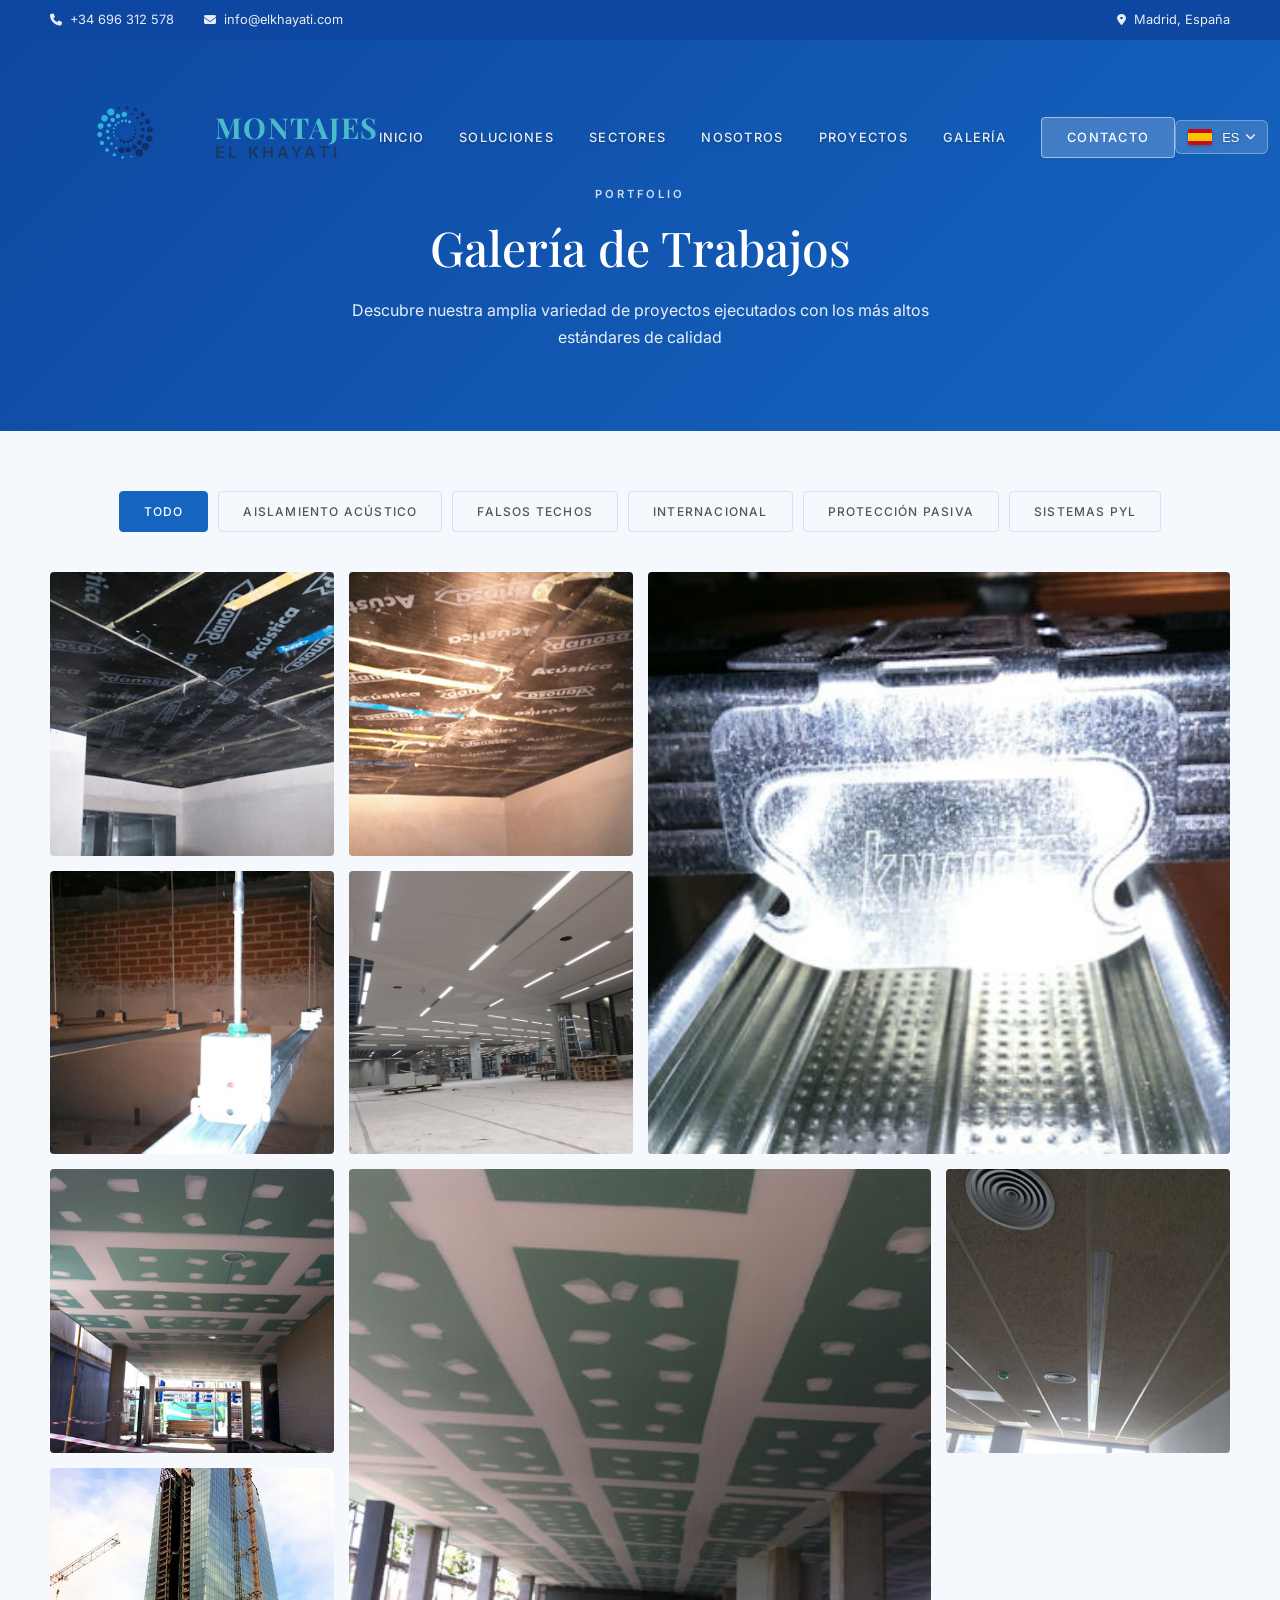
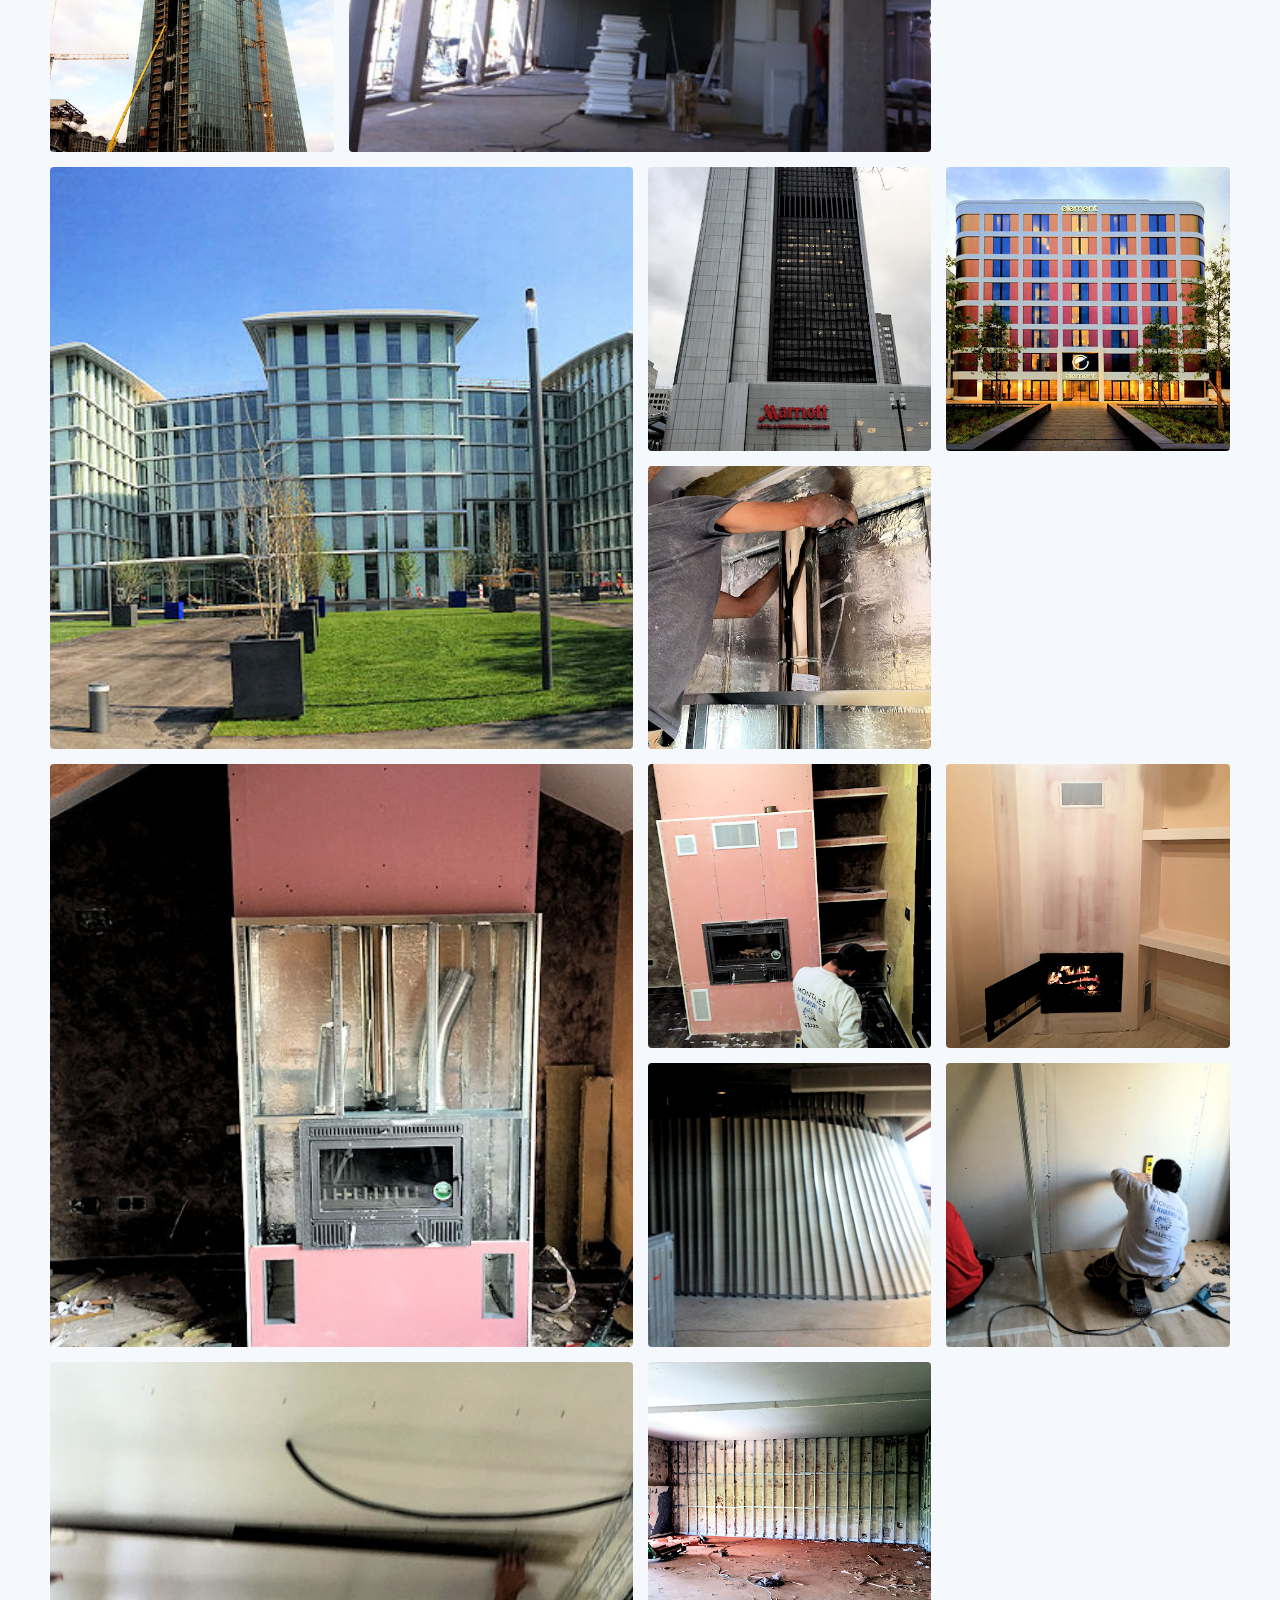
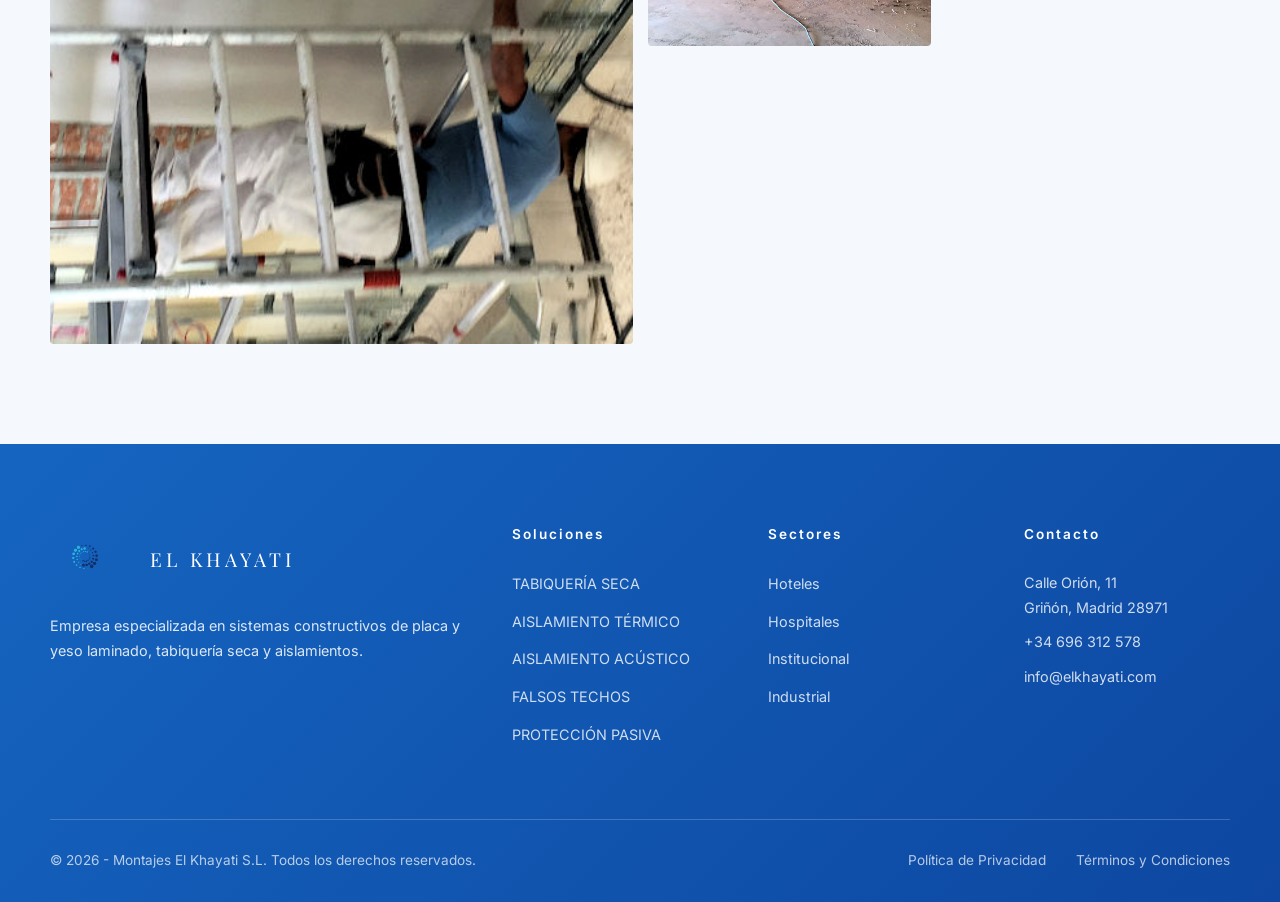
==== galeria.html @ 29631919 "Redesign complete: MTDS style, Multi-language support, Branding updates" ====
<!DOCTYPE html>
<html lang="es">

<head>
    <meta charset="UTF-8">
    <meta name="viewport" content="width=device-width, initial-scale=1.0">
    <title>Galería | Montajes El Khayati</title>
    <meta name="description"
        content="Galería de trabajos de Montajes El Khayati - Sistemas constructivos, aislamientos y protección contra el fuego.">
    <link
        href="https://fonts.googleapis.com/css2?family=Playfair+Display:wght@400;500;600;700&family=Inter:wght@300;400;500;600;700&display=swap"
        rel="stylesheet">
    <link rel="stylesheet" href="https://cdnjs.cloudflare.com/ajax/libs/font-awesome/6.4.0/css/all.min.css">
    <link rel="stylesheet" href="css/style.css">
    <style>
        /* Gallery Page Specific Styles */
        .gallery-page-hero {
            background: linear-gradient(135deg, var(--blue-dark) 0%, var(--accent) 100%);
            padding: 180px 0 80px;
            text-align: center;
        }

        .gallery-page-hero .section-label {
            color: rgba(255, 255, 255, 0.8);
        }

        .gallery-page-hero .section-title {
            color: #ffffff;
        }

        .gallery-page-hero .section-desc {
            color: rgba(255, 255, 255, 0.9);
            max-width: 600px;
            margin: 0 auto;
        }

        .gallery-page .gallery {
            padding-top: 60px;
        }

        .gallery-page .gallery-header {
            display: none;
        }
    </style>
</head>

<body class="gallery-page">
    <!-- Top Bar -->
    <div class="top-bar">
        <div class="container">
            <div class="top-bar-content">
                <div class="top-bar-left">
                    <a href="tel:+34696312578"><i class="fas fa-phone"></i> +34 696 312 578</a>
                    <a href="mailto:info@elkhayati.com"><i class="fas fa-envelope"></i> info@elkhayati.com</a>
                </div>
                <div class="top-bar-right">
                    <span><i class="fas fa-map-marker-alt"></i> Madrid, España</span>
                </div>
            </div>
        </div>
    </div>

    <!-- Header -->
    <header class="header scrolled" id="header">
        <div class="header-container">
            <a href="index.html" class="logo">
                <img src="images/logo.png" alt="Montajes El Khayati" class="logo-icon">
                <div class="logo-text">
                    <span class="logo-title">MONTAJES</span>
                    <span class="logo-subtitle">EL KHAYATI</span>
                </div>
            </a>
            <nav class="nav">
                <ul class="nav-list">
                    <li><a href="index.html" class="nav-link">INICIO</a></li>
                    <li><a href="index.html#soluciones" class="nav-link">SOLUCIONES</a></li>
                    <li><a href="index.html#sectores" class="nav-link">SECTORES</a></li>
                    <li><a href="index.html#nosotros" class="nav-link">NOSOTROS</a></li>
                    <li><a href="index.html#proyectos" class="nav-link">PROYECTOS</a></li>
                    <li><a href="galeria.html" class="nav-link active">GALERÍA</a></li>
                    <li><a href="index.html#contacto" class="nav-link nav-link-btn">CONTACTO</a></li>
                </ul>
            </nav>
            <div class="header-actions">
                <div class="lang-selector" id="lang-selector">
                    <button class="lang-toggle" id="lang-toggle">
                        <img src="images/flags/es.svg" alt="ES" class="lang-flag-icon">
                        <span class="lang-code">ES</span>
                        <i class="fas fa-chevron-down"></i>
                    </button>
                    <div class="lang-dropdown">
                        <a href="#" class="lang-option active" data-lang="es">
                            <img src="images/flags/es.svg" alt="ES" class="lang-flag-icon">
                            <span>Español</span>
                        </a>
                        <a href="#" class="lang-option" data-lang="en">
                            <img src="images/flags/en.svg" alt="EN" class="lang-flag-icon">
                            <span>English</span>
                        </a>
                        <a href="#" class="lang-option" data-lang="de">
                            <img src="images/flags/de.svg" alt="DE" class="lang-flag-icon">
                            <span>Deutsch</span>
                        </a>
                    </div>
                </div>
                <button class="dark-mode-toggle" id="dark-mode-toggle" title="Toggle Dark Mode">
                    <i class="fas fa-moon"></i>
                    <i class="fas fa-sun"></i>
                </button>
                <button class="menu-toggle" id="menu-toggle">
                    <span></span>
                    <span></span>
                    <span></span>
                </button>
            </div>
        </div>
    </header>

    <!-- Gallery Hero -->
    <section class="gallery-page-hero">
        <div class="container">
            <span class="section-label" data-translate="gallery.hero.label">PORTFOLIO</span>
            <h1 class="section-title" data-translate="gallery.hero.title">Galería de Trabajos</h1>
            <p class="section-desc" data-translate="gallery.hero.desc">Descubre nuestra amplia variedad de proyectos
                ejecutados con los más altos
                estándares de calidad</p>
        </div>
    </section>

    <!-- Gallery Section -->
    <section class="gallery" id="galeria">
        <div class="container">
            <div class="gallery-header">
                <span class="section-label" data-translate="gallery.hero.label">GALERÍA</span>
                <h2 class="section-title" data-translate="gallery.hero.title">Nuestros Trabajos</h2>
            </div>

            <!-- Filter Buttons -->
            <div class="gallery-filters">
                <button class="filter-btn active" data-filter="all" data-translate="gallery.filter.all">TODO</button>
                <button class="filter-btn" data-filter="aislamiento"
                    data-translate="gallery.filter.aislamiento">AISLAMIENTO ACÚSTICO</button>
                <button class="filter-btn" data-filter="techos" data-translate="gallery.filter.techos">FALSOS
                    TECHOS</button>
                <button class="filter-btn" data-filter="internacional"
                    data-translate="gallery.filter.internacional">INTERNACIONAL</button>
                <button class="filter-btn" data-filter="fuego" data-translate="gallery.filter.fuego">PROTECCIÓN
                    PASIVA</button>
                <button class="filter-btn" data-filter="pyl" data-translate="gallery.filter.pyl">SISTEMAS PYL</button>
            </div>

            <!-- Gallery Grid -->
            <div class="gallery-grid">
                <!-- Aislamiento Acústico -->
                <div class="gallery-item" data-category="aislamiento">
                    <img loading="lazy" src="images/portfolio/Aislamiento-Acustico/aislamiento-01.jpg"
                        alt="Aislamiento 01">
                    <div class="gallery-overlay">
                        <span class="gallery-category" data-translate="gallery.filter.aislamiento">AISLAMIENTO
                            ACÚSTICO</span>
                        <h3 class="gallery-title">Aislamiento 01</h3>
                    </div>
                </div>
                <div class="gallery-item" data-category="aislamiento">
                    <img loading="lazy" src="images/portfolio/Aislamiento-Acustico/aislamiento-02.jpg"
                        alt="Aislamiento 02">
                    <div class="gallery-overlay">
                        <span class="gallery-category" data-translate="gallery.filter.aislamiento">AISLAMIENTO
                            ACÚSTICO</span>
                        <h3 class="gallery-title">Aislamiento 02</h3>
                    </div>
                </div>
                <div class="gallery-item large" data-category="aislamiento">
                    <img loading="lazy" src="images/portfolio/Aislamiento-Acustico/aislamiento-04.jpg"
                        alt="Aislamiento 04">
                    <div class="gallery-overlay">
                        <span class="gallery-category" data-translate="gallery.filter.aislamiento">AISLAMIENTO
                            ACÚSTICO</span>
                        <h3 class="gallery-title">Aislamiento 04</h3>
                    </div>
                </div>
                <div class="gallery-item" data-category="aislamiento">
                    <img loading="lazy" src="images/portfolio/Aislamiento-Acustico/aislamiento-05.jpg"
                        alt="Aislamiento 05">
                    <div class="gallery-overlay">
                        <span class="gallery-category" data-translate="gallery.filter.aislamiento">AISLAMIENTO
                            ACÚSTICO</span>
                        <h3 class="gallery-title">Aislamiento 05</h3>
                    </div>
                </div>

                <!-- Falsos Techos -->
                <div class="gallery-item" data-category="techos">
                    <img loading="lazy" src="images/portfolio/Falsos-Techos-Continuos/Falso-Techo-01.jpg"
                        alt="Falso Techo 01">
                    <div class="gallery-overlay">
                        <span class="gallery-category" data-translate="gallery.filter.techos">FALSOS TECHOS</span>
                        <h3 class="gallery-title">Falso Techo 01</h3>
                    </div>
                </div>
                <div class="gallery-item" data-category="techos">
                    <img loading="lazy" src="images/portfolio/Falsos-Techos-Continuos/Falso-Techo-02.jpg"
                        alt="Falso Techo 02">
                    <div class="gallery-overlay">
                        <span class="gallery-category" data-translate="gallery.filter.techos">FALSOS TECHOS</span>
                        <h3 class="gallery-title">Falso Techo 02</h3>
                    </div>
                </div>
                <div class="gallery-item large" data-category="techos">
                    <img loading="lazy" src="images/portfolio/Falsos-Techos-Continuos/Falso-Techo-03.jpg"
                        alt="Falso Techo 03">
                    <div class="gallery-overlay">
                        <span class="gallery-category" data-translate="gallery.filter.techos">FALSOS TECHOS</span>
                        <h3 class="gallery-title">Falso Techo 03</h3>
                    </div>
                </div>
                <div class="gallery-item" data-category="techos">
                    <img loading="lazy" src="images/portfolio/Falsos-Techos-Continuos/Falso-Techo-05.jpg"
                        alt="Falso Techo 05">
                    <div class="gallery-overlay">
                        <span class="gallery-category" data-translate="gallery.filter.techos">FALSOS TECHOS</span>
                        <h3 class="gallery-title">Falso Techo 05</h3>
                    </div>
                </div>

                <!-- Internacional -->
                <div class="gallery-item" data-category="internacional">
                    <img loading="lazy" src="images/portfolio/Internacional/Banco-Central-Europeo-1.jpg"
                        alt="Banco Central Europeo">
                    <div class="gallery-overlay">
                        <span class="gallery-category"
                            data-translate="gallery.filter.internacional">INTERNACIONAL</span>
                        <h3 class="gallery-title">Banco Central Europeo</h3>
                    </div>
                </div>
                <div class="gallery-item large" data-category="internacional">
                    <img loading="lazy" src="images/portfolio/Internacional/BASF-1.jpg" alt="BASF 1">
                    <div class="gallery-overlay">
                        <span class="gallery-category"
                            data-translate="gallery.filter.internacional">INTERNACIONAL</span>
                        <h3 class="gallery-title">BASF</h3>
                    </div>
                </div>
                <div class="gallery-item" data-category="internacional">
                    <img loading="lazy" src="images/portfolio/Internacional/Hotel-Marriott-01.jpg" alt="Hotel Marriott">
                    <div class="gallery-overlay">
                        <span class="gallery-category"
                            data-translate="gallery.filter.internacional">INTERNACIONAL</span>
                        <h3 class="gallery-title">Hotel Marriott</h3>
                    </div>
                </div>
                <div class="gallery-item" data-category="internacional">
                    <img loading="lazy" src="images/portfolio/Internacional/Hotel-Element-1.jpg" alt="Hotel Element">
                    <div class="gallery-overlay">
                        <span class="gallery-category"
                            data-translate="gallery.filter.internacional">INTERNACIONAL</span>
                        <h3 class="gallery-title">Hotel Element</h3>
                    </div>
                </div>

                <!-- Protección Pasiva -->
                <div class="gallery-item" data-category="fuego">
                    <img loading="lazy" src="images/portfolio/Proteccion-Pasiva/Proteccion-Pasiva-Contra-El-Fuego-1.jpg"
                        alt="Protección Pasiva 1">
                    <div class="gallery-overlay">
                        <span class="gallery-category" data-translate="gallery.filter.fuego">PROTECCIÓN PASIVA</span>
                        <h3 class="gallery-title">Protección 01</h3>
                    </div>
                </div>
                <div class="gallery-item large" data-category="fuego">
                    <img loading="lazy" src="images/portfolio/Proteccion-Pasiva/Proteccion-Pasiva-Contra-El-Fuego-3.jpg"
                        alt="Protección Pasiva 3">
                    <div class="gallery-overlay">
                        <span class="gallery-category">PROTECCIÓN PASIVA</span>
                        <h3 class="gallery-title">Protección 03</h3>
                    </div>
                </div>
                <div class="gallery-item" data-category="fuego">
                    <img loading="lazy" src="images/portfolio/Proteccion-Pasiva/Proteccion-Pasiva-Contra-El-Fuego-5.jpg"
                        alt="Protección Pasiva 5">
                    <div class="gallery-overlay">
                        <span class="gallery-category">PROTECCIÓN PASIVA</span>
                        <h3 class="gallery-title">Protección 05</h3>
                    </div>
                </div>
                <div class="gallery-item" data-category="fuego">
                    <img loading="lazy" src="images/portfolio/Proteccion-Pasiva/Proteccion-Pasiva-Contra-El-Fuego-7.jpg"
                        alt="Protección Pasiva 7">
                    <div class="gallery-overlay">
                        <span class="gallery-category">PROTECCIÓN PASIVA</span>
                        <h3 class="gallery-title">Protección 07</h3>
                    </div>
                </div>

                <!-- Sistemas PYL -->
                <div class="gallery-item" data-category="pyl">
                    <img loading="lazy"
                        src="images/portfolio/Sistemas-PYL/Sistemas-Constructivos-Placa-Yeso-Laminado-1.jpg"
                        alt="PYL 1">
                    <div class="gallery-overlay">
                        <span class="gallery-category">SISTEMAS PYL</span>
                        <h3 class="gallery-title">PYL 01</h3>
                    </div>
                </div>
                <div class="gallery-item" data-category="pyl">
                    <img loading="lazy"
                        src="images/portfolio/Sistemas-PYL/Sistemas-Constructivos-Placa-Yeso-Laminado-2.jpg"
                        alt="PYL 2">
                    <div class="gallery-overlay">
                        <span class="gallery-category">SISTEMAS PYL</span>
                        <h3 class="gallery-title">PYL 02</h3>
                    </div>
                </div>
                <div class="gallery-item large" data-category="pyl">
                    <img loading="lazy"
                        src="images/portfolio/Sistemas-PYL/Sistemas-Constructivos-Placa-Yeso-Laminado-3.jpg"
                        alt="PYL 3">
                    <div class="gallery-overlay">
                        <span class="gallery-category">SISTEMAS PYL</span>
                        <h3 class="gallery-title">PYL 03</h3>
                    </div>
                </div>
                <div class="gallery-item" data-category="pyl">
                    <img loading="lazy"
                        src="images/portfolio/Sistemas-PYL/Sistemas-Constructivos-Placa-Yeso-Laminado-5.jpg"
                        alt="PYL 5">
                    <div class="gallery-overlay">
                        <span class="gallery-category">SISTEMAS PYL</span>
                        <h3 class="gallery-title">PYL 05</h3>
                    </div>
                </div>
            </div>
        </div>
    </section>

    <!-- Lightbox Modal -->
    <div class="lightbox" id="lightbox">
        <button class="lightbox-close" id="lightbox-close">&times;</button>
        <button class="lightbox-nav lightbox-prev" id="lightbox-prev">
            <i class="fas fa-chevron-left"></i>
        </button>
        <button class="lightbox-nav lightbox-next" id="lightbox-next">
            <i class="fas fa-chevron-right"></i>
        </button>
        <div class="lightbox-content">
            <img src="" alt="" id="lightbox-img">
            <div class="lightbox-info">
                <span class="lightbox-category" id="lightbox-category"></span>
                <h3 class="lightbox-title" id="lightbox-title"></h3>
                <span class="lightbox-counter" id="lightbox-counter"></span>
            </div>
        </div>
    </div>

    <!-- Footer -->
    <footer class="footer">
        <div class="container">
            <div class="footer-grid">
                <div class="footer-brand">
                    <a href="index.html" class="footer-logo">
                        <img src="images/logo.png" alt="Montajes El Khayati" class="logo-icon">
                        <span>EL KHAYATI</span>
                    </a>
                    <p class="footer-desc" data-translate="footer.desc">Empresa especializada en sistemas constructivos
                        de placa y yeso laminado,
                        tabiquería seca y aislamientos.</p>
                </div>
                <div class="footer-links">
                    <h4 data-translate="footer.solutions">Soluciones</h4>
                    <ul>
                        <li><a href="index.html#soluciones" data-translate="solutions.tabiqueria.title">Tabiquería
                                Seca</a></li>
                        <li><a href="index.html#soluciones" data-translate="solutions.termico.title">Aislamiento
                                Térmico</a></li>
                        <li><a href="index.html#soluciones" data-translate="solutions.acustico.title">Aislamiento
                                Acústico</a></li>
                        <li><a href="index.html#soluciones" data-translate="solutions.techos.title">Falsos Techos</a>
                        </li>
                        <li><a href="index.html#soluciones" data-translate="solutions.fuego.title">Protección Contra
                                Fuego</a></li>
                    </ul>
                </div>
                <div class="footer-links">
                    <h4 data-translate="footer.sectors">Sectores</h4>
                    <ul>
                        <li><a href="index.html#sectores" data-translate="industries.hotels.title">Hoteles</a></li>
                        <li><a href="index.html#sectores" data-translate="industries.hospitals.title">Hospitales</a>
                        </li>
                        <li><a href="index.html#sectores"
                                data-translate="industries.institutional.title">Institucional</a></li>
                        <li><a href="index.html#sectores" data-translate="industries.industrial.title">Industrial</a>
                        </li>
                    </ul>
                </div>
                <div class="footer-contact">
                    <h4 data-translate="footer.contact">Contacto</h4>
                    <p data-translate="contact.address.value">Calle Orión, 11<br>Griñón, Madrid</p>
                    <p>+34 696 312 578</p>
                    <p>info@elkhayati.com</p>
                </div>
            </div>
            <div class="footer-bottom">
                <p data-translate="footer.copyright">&copy; 2026 - Montajes El Khayati S.L. Todos los derechos
                    reservados.</p>
                <div class="footer-legal">
                    <a href="#" data-translate="footer.privacy">Política de Privacidad</a>
                    <a href="#" data-translate="footer.terms">Términos y Condiciones</a>
                </div>
            </div>
        </div>
    </footer>

    <!-- Back to Top -->
    <button class="back-to-top" id="back-to-top">
        <i class="fas fa-arrow-up"></i>
    </button>

    <script src="js/translations.js"></script>
    <script src="js/main.js"></script>
</body>

</html>
---- css/style.css ----
/* ===================================
   El Khayati - MTDS Style Blue Theme
   =================================== */

* {
    margin: 0;
    padding: 0;
    box-sizing: border-box;
}

:root {
    --bg-dark: #ffffff;
    --bg-section: #f5f8fc;
    --bg-card: #ffffff;
    --accent: #1565c0;
    --accent-hover: #0d47a1;
    --accent-light: #e3f2fd;
    --text-white: #ffffff;
    --text-dark: #1a1a1a;
    --text-light: #1a1a1a;
    --text-muted: #555555;
    --text-subtle: #777777;
    --border: rgba(21, 101, 192, 0.15);
    --blue-dark: #0d47a1;
    --blue-medium: #1565c0;
    --blue-light: #1e88e5;
    --blue-pale: #e3f2fd;
    --font-display: 'Playfair Display', Georgia, serif;
    --font-body: 'Inter', -apple-system, sans-serif;
    --shadow-sm: 0 2px 10px rgba(0, 0, 0, 0.05);
    --shadow-md: 0 5px 25px rgba(0, 0, 0, 0.1);
    --shadow-lg: 0 15px 50px rgba(0, 0, 0, 0.15);
    --transition: all 0.3s cubic-bezier(0.4, 0, 0.2, 1);
    --brand-cyan: #4abcc9;
    --brand-navy: #1a3a5c;
}

/* Dark Mode Variables */
[data-theme="dark"] {
    --bg-dark: #0a0a0f;
    --bg-section: #12121a;
    --bg-card: #1a1a25;
    --text-dark: #ffffff;
    --text-light: #e0e0e0;
    --text-muted: #a0a0a0;
    --text-subtle: #888888;
    --border: rgba(100, 150, 255, 0.2);
    --accent-light: rgba(21, 101, 192, 0.3);
    --shadow-sm: 0 2px 10px rgba(0, 0, 0, 0.3);
    --shadow-md: 0 5px 25px rgba(0, 0, 0, 0.4);
    --shadow-lg: 0 15px 50px rgba(0, 0, 0, 0.5);
}

html {
    scroll-behavior: smooth;
}


body {
    background: var(--bg-dark);
    color: var(--text-light);
    font-family: var(--font-body);
    line-height: 1.6;
    overflow-x: hidden;
}

.container {
    max-width: 1400px;
    margin: 0 auto;
    padding: 0 50px;
}

@media (max-width: 768px) {
    .container {
        padding: 0 20px;
    }
}

/* ===== LOADER ===== */
.loader {
    position: fixed;
    inset: 0;
    background: linear-gradient(135deg, #e3f2fd 0%, #ffffff 100%);
    z-index: 10000;
    display: flex;
    align-items: center;
    justify-content: center;
    transition: opacity 0.6s ease, visibility 0.6s ease;
}

.loader.hidden {
    opacity: 0;
    visibility: hidden;
    pointer-events: none;
}

.loader-content {
    text-align: center;
}

.loader-logo {
    margin-bottom: -115px;
}

.loader-icon {
    width: 380px !important;
    height: 380px !important;
    max-width: none !important;
    object-fit: contain;
    animation: pulse 2s ease-in-out infinite;
}

@keyframes pulse {

    0%,
    100% {
        opacity: 0.5;
        transform: scale(0.95);
    }

    50% {
        opacity: 1;
        transform: scale(1);
    }
}

.loader-text {
    font-family: var(--font-display);
    font-size: 1.8rem;
    letter-spacing: 0.3em;
    color: #1a3a5c;
    margin-bottom: 15px;
}

.loader-subtitle {
    display: block;
    font-family: var(--font-display);
    font-size: 1.8rem;
    letter-spacing: 0.2em;
    color: #4abcc9;
    margin-bottom: -5px;
    line-height: 1;
    font-weight: 500;
}

.loader-bar {
    width: 320px;
    height: 2px;
    background: var(--border);
    border-radius: 2px;
    overflow: hidden;
    margin: 0 auto;
}

.loader-progress {
    width: 0;
    height: 100%;
    background: var(--accent);
    animation: loading 2s ease forwards;
}

@keyframes loading {
    to {
        width: 100%;
    }
}

/* ===== TOP BAR ===== */
.top-bar {
    position: fixed;
    top: 0;
    left: 0;
    right: 0;
    z-index: 1001;
    background: var(--blue-dark);
    padding: 10px 0;
    transition: var(--transition);
}

.top-bar.hidden {
    transform: translateY(-100%);
}

.top-bar-content {
    display: flex;
    justify-content: space-between;
    align-items: center;
}

.top-bar-left {
    display: flex;
    gap: 30px;
}

.top-bar-left a,
.top-bar-right span {
    color: rgba(255, 255, 255, 0.9);
    font-size: 0.8rem;
    text-decoration: none;
    display: flex;
    align-items: center;
    gap: 8px;
    transition: color 0.3s ease;
}

.top-bar-left a:hover {
    color: #ffffff;
}

.top-bar-left i,
.top-bar-right i {
    font-size: 0.75rem;
}

@media (max-width: 768px) {
    .top-bar {
        display: none;
    }
}

/* ===== HEADER ===== */
.header {
    position: fixed;
    top: 0;
    left: 0;
    right: 0;
    z-index: 1000;
    padding: 20px 0;
    background: transparent;
    transition: var(--transition);
}

.header.scrolled {
    background: rgba(255, 255, 255, 0.98);
    backdrop-filter: blur(10px);
    padding: 12px 0;
    box-shadow: var(--shadow-md);
}

/* Header with top bar offset */
.header {
    top: 42px;
}

.header.scrolled {
    top: 0;
}

.header-container {
    max-width: 1400px;
    margin: 0 auto;
    padding: 0 50px;
    display: flex;
    justify-content: space-between;
    align-items: center;
}

.logo {
    display: flex;
    align-items: center;
    text-decoration: none;
}

.logo-icon {
    width: auto;
    height: 150px;
    max-width: none;
    object-fit: contain;
    transition: var(--transition);
    margin-right: 15px;
}

.logo-text {
    display: flex;
    flex-direction: column;
    justify-content: center;
    line-height: 1.1;
}

.logo-title {
    font-family: var(--font-display);
    font-size: 1.8rem;
    font-weight: 700;
    color: var(--brand-cyan);
    letter-spacing: 0.05em;
}

.logo-subtitle {
    font-family: var(--font-body);
    font-size: 1rem;
    font-weight: 600;
    color: var(--brand-navy);
    letter-spacing: 0.2em;
    text-transform: uppercase;
}

.header.scrolled .logo-icon {
    height: 90px;
}

.header.scrolled .logo-title {
    font-size: 1.4rem;
}

.header.scrolled .logo-subtitle {
    font-size: 0.8rem;
}

.nav-list {
    display: flex;
    gap: 35px;
    list-style: none;
    align-items: center;
}

.nav-link {
    font-size: 0.8rem;
    font-weight: 500;
    letter-spacing: 0.1em;
    color: rgba(255, 255, 255, 0.9);
    text-decoration: none;
    transition: var(--transition);
    position: relative;
    padding: 8px 0;
    text-shadow: 0 1px 3px rgba(0, 0, 0, 0.3);
}

.header.scrolled .nav-link {
    color: var(--text-muted);
    text-shadow: none;
}

.nav-link:hover,
.nav-link.active {
    color: #ffffff;
}

.header.scrolled .nav-link:hover,
.header.scrolled .nav-link.active {
    color: var(--accent);
}

.nav-link::after {
    content: '';
    position: absolute;
    bottom: 0;
    left: 0;
    width: 0;
    height: 2px;
    background: #ffffff;
    transition: width 0.3s ease;
}

.header.scrolled .nav-link::after {
    background: var(--accent);
}

.nav-link:hover::after,
.nav-link.active::after {
    width: 100%;
}

.nav-link-btn {
    background: rgba(255, 255, 255, 0.2);
    border: 1px solid rgba(255, 255, 255, 0.5);
    color: #ffffff !important;
    padding: 12px 25px !important;
    border-radius: 4px;
    text-shadow: none !important;
}

.nav-link-btn::after {
    display: none;
}

.nav-link-btn:hover {
    background: #ffffff;
    color: var(--accent) !important;
}

.header.scrolled .nav-link-btn {
    background: var(--accent);
    border-color: var(--accent);
    color: #ffffff !important;
}

.header.scrolled .nav-link-btn:hover {
    background: var(--accent-hover);
    color: #ffffff !important;
}

.menu-toggle {
    display: none;
    flex-direction: column;
    gap: 5px;
    background: none;
    border: none;
    cursor: pointer;
    padding: 5px;
    z-index: 1001;
}

.menu-toggle span {
    width: 25px;
    height: 2px;
    background: #ffffff;
    transition: var(--transition);
}

.header.scrolled .menu-toggle span {
    background: var(--text-dark);
}

@media (max-width: 992px) {
    .header-container {
        padding: 0 20px;
    }

    .nav {
        position: fixed;
        top: 0;
        right: -100%;
        width: 100%;
        height: 100vh;
        background: var(--bg-dark);
        display: flex;
        align-items: center;
        justify-content: center;
        transition: right 0.3s ease;
    }

    .nav.active {
        right: 0;
    }

    .nav-list {
        flex-direction: column;
        text-align: center;
        gap: 25px;
    }

    .nav-link {
        font-size: 1.1rem;
    }

    .menu-toggle {
        display: flex;
    }

    .menu-toggle.active span:nth-child(1) {
        transform: rotate(45deg) translate(5px, 5px);
    }

    .menu-toggle.active span:nth-child(2) {
        opacity: 0;
    }

    .menu-toggle.active span:nth-child(3) {
        transform: rotate(-45deg) translate(5px, -5px);
    }
}

/* ===== HERO SLIDESHOW ===== */
.hero-slideshow {
    position: relative;
    height: 100vh;
    min-height: 700px;
    overflow: hidden;
}


.slides-container {
    position: relative;
    width: 100%;
    height: 100%;
}

.slide {
    position: absolute;
    inset: 0;
    opacity: 0;
    visibility: hidden;
    transition: opacity 0.8s ease, visibility 0.8s ease;
}

.slide.active {
    opacity: 1;
    visibility: visible;
}

.slide-bg {
    position: absolute;
    inset: 0;
    z-index: 0;
}

.slide-bg img {
    width: 100%;
    height: 100%;
    object-fit: cover;
    transform: scale(1.05);
    transition: transform 8s ease;
}

.slide.active .slide-bg img {
    transform: scale(1);
}

.slide-overlay {
    position: absolute;
    inset: 0;
    background: linear-gradient(to right,
            rgba(0, 0, 0, 0.6) 0%,
            rgba(0, 0, 0, 0.3) 50%,
            rgba(0, 0, 0, 0.1) 100%);
}

.slide-content {
    position: absolute;
    inset: 0;
    display: flex;
    flex-direction: column;
    justify-content: center;
    padding: 0 15%;
    z-index: 1;
}

.slide-label {
    display: inline-block;
    font-size: 0.75rem;
    font-weight: 600;
    letter-spacing: 0.25em;
    color: rgba(255, 255, 255, 0.9);
    margin-bottom: 20px;
    opacity: 0;
    transform: translateY(20px);
    transition: opacity 0.6s ease 0.3s, transform 0.6s ease 0.3s;
}

.slide.active .slide-label {
    opacity: 1;
    transform: translateY(0);
}

.slide-title {
    font-family: var(--font-display);
    font-size: clamp(2.5rem, 5vw, 4.5rem);
    font-weight: 500;
    line-height: 1.1;
    color: #ffffff;
    margin-bottom: 20px;
    opacity: 0;
    transform: translateY(30px);
    transition: opacity 0.6s ease 0.5s, transform 0.6s ease 0.5s;
}

.slide.active .slide-title {
    opacity: 1;
    transform: translateY(0);
}

.slide-subtitle {
    font-size: 1.1rem;
    color: rgba(255, 255, 255, 0.9);
    max-width: 500px;
    margin-bottom: 35px;
    line-height: 1.7;
    opacity: 0;
    transform: translateY(30px);
    transition: opacity 0.6s ease 0.7s, transform 0.6s ease 0.7s;
}

.slide.active .slide-subtitle {
    opacity: 1;
    transform: translateY(0);
}

.slide .btn {
    opacity: 0;
    transform: translateY(30px);
    transition: opacity 0.6s ease 0.9s, transform 0.6s ease 0.9s, background 0.3s ease, color 0.3s ease;
}

.slide.active .btn {
    opacity: 1;
    transform: translateY(0);
}

/* Slide Navigation */
.slide-nav {
    position: absolute;
    bottom: 40px;
    left: 50%;
    transform: translateX(-50%);
    display: flex;
    gap: 12px;
    z-index: 10;
}

.slide-dot {
    width: 12px;
    height: 12px;
    border: 2px solid rgba(255, 255, 255, 0.5);
    background: transparent;
    border-radius: 50%;
    cursor: pointer;
    transition: var(--transition);
}

.slide-dot:hover,
.slide-dot.active {
    background: #ffffff;
    border-color: #ffffff;
}

/* Slide Arrows */
.slide-arrow {
    position: absolute;
    top: 50%;
    transform: translateY(-50%);
    width: 50px;
    height: 50px;
    background: rgba(255, 255, 255, 0.15);
    border: 1px solid rgba(255, 255, 255, 0.3);
    color: #ffffff;
    font-size: 1rem;
    cursor: pointer;
    z-index: 10;
    transition: var(--transition);
    display: flex;
    align-items: center;
    justify-content: center;
}

.slide-arrow:hover {
    background: rgba(255, 255, 255, 0.25);
}

.slide-arrow-prev {
    left: 30px;
}

.slide-arrow-next {
    right: 30px;
}

@media (max-width: 768px) {
    .hero-slideshow {
        height: 70vh;
        min-height: 500px;
    }

    .slide-content {
        padding: 0 20px;
    }

    .slide-arrow {
        display: none;
    }
}

/* ===== BUTTONS ===== */
.btn {
    display: inline-flex;
    align-items: center;
    gap: 12px;
    padding: 16px 32px;
    font-size: 0.85rem;
    font-weight: 500;
    letter-spacing: 0.1em;
    text-decoration: none;
    border: none;
    cursor: pointer;
    transition: var(--transition);
    border-radius: 4px;
}

.btn-primary {
    background: var(--accent);
    color: #ffffff;
}

.btn-primary:hover {
    background: var(--accent-hover);
    transform: translateY(-2px);
    box-shadow: 0 10px 30px rgba(21, 101, 192, 0.3);
}

.btn-light {
    background: #ffffff;
    color: var(--accent);
}

.btn-light:hover {
    background: var(--accent);
    color: #ffffff;
}

.btn-light-outline {
    background: transparent;
    border: 2px solid #ffffff;
    color: #ffffff;
}

.btn-light-outline:hover {
    background: #ffffff;
    color: var(--accent);
}

.btn i {
    transition: transform 0.3s ease;
}

.btn:hover i {
    transform: translateX(5px);
}

.btn-link {
    display: inline-flex;
    align-items: center;
    gap: 10px;
    font-size: 0.85rem;
    font-weight: 500;
    letter-spacing: 0.1em;
    color: var(--accent);
    text-decoration: none;
    margin-top: 25px;
    transition: var(--transition);
}

.btn-link:hover {
    gap: 15px;
}

.btn-link-dark {
    display: inline-flex;
    align-items: center;
    gap: 10px;
    font-size: 0.85rem;
    font-weight: 500;
    letter-spacing: 0.1em;
    color: var(--text-dark);
    text-decoration: none;
    transition: var(--transition);
}

.btn-link-dark:hover {
    color: var(--accent);
    gap: 15px;
}

.btn-full {
    width: 100%;
    justify-content: center;
}

/* ===== SECTION LABELS ===== */
.section-label {
    display: inline-block;
    font-size: 0.7rem;
    font-weight: 600;
    letter-spacing: 0.25em;
    color: var(--accent);
    margin-bottom: 15px;
    text-transform: uppercase;
}

.section-title {
    font-family: var(--font-display);
    font-size: clamp(2rem, 4vw, 3rem);
    font-weight: 500;
    line-height: 1.2;
    margin-bottom: 20px;
    color: var(--text-dark);
}

.section-title-sm {
    font-family: var(--font-display);
    font-size: 1.8rem;
    font-weight: 500;
    color: var(--text-dark);
    margin-bottom: 10px;
}

.section-desc {
    font-size: 1rem;
    color: var(--text-muted);
    max-width: 600px;
    margin: 0 auto;
    line-height: 1.7;
}

/* ===== SOLUTIONS SECTION ===== */
.solutions {
    padding: 100px 0;
    background: var(--bg-dark);
}

.solutions-grid {
    display: grid;
    grid-template-columns: repeat(3, 1fr);
    gap: 25px;
}

.solution-card {
    background: var(--bg-card);
    border: 1px solid var(--border);
    padding: 40px 35px;
    transition: var(--transition);
    position: relative;
    overflow: hidden;
}

.solution-card::before {
    content: '';
    position: absolute;
    top: 0;
    left: 0;
    width: 4px;
    height: 0;
    background: var(--accent);
    transition: height 0.4s ease;
}

.solution-card:hover {
    transform: translateY(-8px);
    box-shadow: var(--shadow-lg);
    border-color: var(--accent);
}

.solution-card:hover::before {
    height: 100%;
}

.solution-icon {
    width: 60px;
    height: 60px;
    display: flex;
    align-items: center;
    justify-content: center;
    background: var(--accent-light);
    color: var(--accent);
    font-size: 1.5rem;
    border-radius: 8px;
    margin-bottom: 25px;
    transition: var(--transition);
}

.solution-card:hover .solution-icon {
    background: var(--accent);
    color: #ffffff;
}

.solution-title {
    font-size: 1.1rem;
    font-weight: 600;
    letter-spacing: 0.05em;
    color: var(--text-dark);
    margin-bottom: 12px;
    transition: color 0.3s ease;
}

.solution-card:hover .solution-title {
    color: var(--accent);
}

.solution-desc {
    font-size: 0.9rem;
    color: var(--text-muted);
    line-height: 1.7;
    margin-bottom: 20px;
}

.solution-link {
    display: inline-flex;
    align-items: center;
    gap: 8px;
    font-size: 0.8rem;
    font-weight: 500;
    color: var(--accent);
    text-decoration: none;
    transition: var(--transition);
}

.solution-link:hover {
    gap: 12px;
}

/* Solution CTA Card */
.solution-card-cta {
    background: linear-gradient(135deg, var(--accent) 0%, var(--blue-dark) 100%);
    border: none;
    display: flex;
    align-items: center;
    justify-content: center;
}

.solution-card-cta::before {
    display: none;
}

.solution-card-cta:hover {
    transform: translateY(-8px);
}

.solution-cta-content {
    text-align: center;
    color: #ffffff;
}

.solution-cta-content h3 {
    font-size: 1.3rem;
    font-weight: 600;
    margin-bottom: 10px;
}

.solution-cta-content p {
    font-size: 0.9rem;
    opacity: 0.9;
    margin-bottom: 25px;
}

.solution-cta-content .btn-primary {
    background: #ffffff;
    color: var(--accent);
}

.solution-cta-content .btn-primary:hover {
    background: var(--accent-light);
}

@media (max-width: 992px) {
    .solutions-grid {
        grid-template-columns: repeat(2, 1fr);
    }
}

@media (max-width: 576px) {
    .solutions-grid {
        grid-template-columns: 1fr;
    }
}

/* ===== VALUE PROPOSITION ===== */
.value-proposition {
    padding: 100px 0;
    background: var(--bg-section);
}

.value-grid {
    display: grid;
    grid-template-columns: 1.2fr 1fr;
    gap: 80px;
    align-items: center;
}

.value-content .section-title {
    margin-bottom: 30px;
}

.value-text {
    font-size: 1rem;
    color: var(--text-muted);
    line-height: 1.8;
    margin-bottom: 20px;
}

.value-stats {
    display: grid;
    gap: 30px;
}

.value-stat-item {
    background: linear-gradient(135deg, rgba(21, 101, 192, 0.08) 0%, rgba(30, 136, 229, 0.05) 100%);
    padding: 35px;
    border: 1px solid rgba(21, 101, 192, 0.2);
    text-align: center;
    transition: all 0.5s cubic-bezier(0.4, 0, 0.2, 1);
    position: relative;
    overflow: hidden;
    cursor: pointer;
}

.value-stat-item::before {
    content: '';
    position: absolute;
    top: 0;
    left: -100%;
    width: 100%;
    height: 100%;
    background: linear-gradient(90deg, transparent, rgba(21, 101, 192, 0.15), transparent);
    transition: left 0.6s ease;
}

.value-stat-item::after {
    content: '';
    position: absolute;
    bottom: 0;
    left: 0;
    width: 0;
    height: 3px;
    background: linear-gradient(90deg, var(--accent), var(--blue-light));
    transition: width 0.4s ease;
}

.value-stat-item:hover {
    transform: translateY(-12px) scale(1.02);
    border-color: var(--accent);
    background: linear-gradient(135deg, rgba(21, 101, 192, 0.15) 0%, rgba(30, 136, 229, 0.1) 100%);
    box-shadow: 0 20px 50px rgba(21, 101, 192, 0.25), 0 0 30px rgba(30, 136, 229, 0.1);
}

.value-stat-item:hover::before {
    left: 100%;
}

.value-stat-item:hover::after {
    width: 100%;
}

.value-stat-item:hover .value-stat-number {
    transform: scale(1.1);
    text-shadow: 0 0 30px rgba(21, 101, 192, 0.4);
}

.value-stat-number {
    font-family: var(--font-display);
    font-size: 3.5rem;
    font-weight: 500;
    color: var(--accent);
    line-height: 1;
    display: inline-block;
    transition: transform 0.4s ease, text-shadow 0.4s ease;
}

.value-stat-plus {
    font-family: var(--font-display);
    font-size: 2rem;
    color: var(--accent);
}

.value-stat-label {
    display: block;
    font-size: 0.85rem;
    font-weight: 500;
    letter-spacing: 0.1em;
    color: var(--text-muted);
    margin-top: 10px;
    text-transform: uppercase;
}

@media (max-width: 992px) {
    .value-grid {
        grid-template-columns: 1fr;
        gap: 50px;
    }

    .value-stats {
        grid-template-columns: repeat(3, 1fr);
    }
}

@media (max-width: 576px) {
    .value-stats {
        grid-template-columns: 1fr;
    }
}

/* ===== INDUSTRIES SECTION ===== */
.industries {
    padding: 100px 0;
    background: var(--bg-dark);
}

.industries-header {
    text-align: center;
    margin-bottom: 50px;
}

.industries-grid {
    display: grid;
    grid-template-columns: repeat(4, 1fr);
    gap: 20px;
}

.industry-card {
    position: relative;
    aspect-ratio: 1;
    overflow: hidden;
    text-decoration: none;
}

.industry-card img {
    width: 100%;
    height: 100%;
    object-fit: cover;
    transition: transform 0.6s ease;
}

.industry-card:hover img {
    transform: scale(1.1);
}

.industry-overlay {
    position: absolute;
    inset: 0;
    background: linear-gradient(to top, rgba(0, 0, 0, 0.7) 0%, rgba(0, 0, 0, 0.2) 50%, transparent 100%);
    display: flex;
    flex-direction: column;
    justify-content: flex-end;
    padding: 30px;
    transition: var(--transition);
}

.industry-card:hover .industry-overlay {
    background: linear-gradient(to top, rgba(0, 0, 0, 0.8) 0%, rgba(0, 0, 0, 0.3) 60%, rgba(0, 0, 0, 0.1) 100%);
}

.industry-title {
    font-family: var(--font-display);
    font-size: 1.5rem;
    font-weight: 500;
    color: #ffffff;
    margin-bottom: 8px;
}

.industry-desc {
    font-size: 0.85rem;
    color: rgba(255, 255, 255, 0.85);
    line-height: 1.5;
    opacity: 0;
    transform: translateY(10px);
    transition: var(--transition);
}

.industry-card:hover .industry-desc {
    opacity: 1;
    transform: translateY(0);
}

@media (max-width: 992px) {
    .industries-grid {
        grid-template-columns: repeat(2, 1fr);
    }
}

@media (max-width: 576px) {
    .industries-grid {
        grid-template-columns: 1fr;
    }
}

/* ===== ABOUT MODERN ===== */
.about-modern {
    padding: 100px 0;
    background: var(--bg-section);
}

.about-modern-grid {
    display: grid;
    grid-template-columns: 1fr 1fr;
    gap: 80px;
    align-items: center;
}

.about-modern-text {
    font-size: 1rem;
    color: var(--text-muted);
    line-height: 1.8;
    margin-bottom: 20px;
}

.about-certifications {
    display: flex;
    gap: 20px;
    margin-top: 30px;
}

.certification-badge {
    display: flex;
    align-items: center;
    gap: 12px;
    padding: 15px 25px;
    background: var(--bg-card);
    border: 1px solid var(--border);
    font-size: 0.85rem;
    font-weight: 500;
    color: var(--text-dark);
    transition: var(--transition);
}

.certification-badge:hover {
    border-color: var(--accent);
}

.certification-badge i {
    color: var(--accent);
    font-size: 1.2rem;
}

.about-modern-images {
    display: grid;
    grid-template-columns: 1fr 1fr;
    gap: 20px;
}

.about-img-wrapper {
    overflow: hidden;
    border-radius: 4px;
}

.about-img-wrapper img {
    width: 100%;
    height: 300px;
    object-fit: cover;
    transition: transform 0.6s ease;
}

.about-img-wrapper:hover img {
    transform: scale(1.05);
}

.about-img-1 {
    margin-top: 40px;
}

.about-img-2 {
    margin-top: -40px;
}

@media (max-width: 992px) {
    .about-modern-grid {
        grid-template-columns: 1fr;
        gap: 50px;
    }

    .about-certifications {
        flex-wrap: wrap;
    }

    .about-img-1,
    .about-img-2 {
        margin-top: 0;
    }
}

/* ===== PARTNERS SECTION ===== */
.partners {
    padding: 80px 0;
    background: var(--bg-dark);
    border-top: 1px solid var(--border);
    border-bottom: 1px solid var(--border);
}

.partners-header {
    text-align: center;
    margin-bottom: 40px;
}

.partners-grid {
    display: flex;
    justify-content: space-around;
    align-items: center;
    flex-wrap: wrap;
    gap: 40px;
}

.partner-logo {
    padding: 20px 30px;
}

.partner-logo span {
    font-size: 1.2rem;
    font-weight: 700;
    letter-spacing: 0.15em;
    color: var(--text-subtle);
    transition: color 0.3s ease;
}

.partner-logo:hover span {
    color: var(--accent);
}

/* ===== PROJECTS SECTION ===== */
.projects {
    padding: 100px 0;
    background: var(--bg-dark);
}

.projects-header {
    text-align: center;
    margin-bottom: 50px;
}

.projects-grid {
    display: grid;
    grid-template-columns: repeat(3, 1fr);
    gap: 20px;
}

.project-card {
    position: relative;
    overflow: hidden;
    aspect-ratio: 4/3;
}

.project-card-lg {
    grid-column: span 2;
    grid-row: span 2;
    aspect-ratio: auto;
}

.project-card img {
    width: 100%;
    height: 100%;
    object-fit: cover;
    transition: transform 0.6s ease;
}

.project-card:hover img {
    transform: scale(1.1);
}

.project-overlay {
    position: absolute;
    inset: 0;
    background: linear-gradient(to top, rgba(0, 0, 0, 0.7) 0%, rgba(0, 0, 0, 0.15) 50%, transparent 100%);
    display: flex;
    flex-direction: column;
    justify-content: flex-end;
    padding: 30px;
    transition: var(--transition);
}

.project-card:hover .project-overlay {
    background: linear-gradient(to top, rgba(0, 0, 0, 0.8) 0%, rgba(0, 0, 0, 0.3) 60%, rgba(0, 0, 0, 0.1) 100%);
}

.project-category {
    font-size: 0.7rem;
    font-weight: 600;
    letter-spacing: 0.2em;
    color: rgba(255, 255, 255, 0.9);
    margin-bottom: 8px;
}

.project-title {
    font-family: var(--font-display);
    font-size: 1.4rem;
    font-weight: 500;
    color: #ffffff;
    margin-bottom: 5px;
}

.project-client {
    font-size: 0.85rem;
    color: rgba(255, 255, 255, 0.8);
}

.projects-cta {
    text-align: center;
    margin-top: 50px;
}

@media (max-width: 992px) {
    .projects-grid {
        grid-template-columns: repeat(2, 1fr);
    }

    .project-card-lg {
        grid-column: span 1;
        grid-row: span 1;
    }
}

@media (max-width: 576px) {
    .projects-grid {
        grid-template-columns: 1fr;
    }
}

/* ===== GALLERY SECTION ===== */
.gallery {
    padding: 100px 0;
    background: var(--bg-section);
}

.gallery-header {
    text-align: center;
    margin-bottom: 40px;
}

.gallery-filters {
    display: flex;
    justify-content: center;
    flex-wrap: wrap;
    gap: 10px;
    margin-bottom: 40px;
}

.filter-btn {
    padding: 12px 24px;
    background: transparent;
    border: 1px solid var(--border);
    color: var(--text-muted);
    font-family: var(--font-body);
    font-size: 0.75rem;
    font-weight: 500;
    letter-spacing: 0.1em;
    cursor: pointer;
    transition: var(--transition);
    border-radius: 4px;
}

.filter-btn:hover,
.filter-btn.active {
    background: var(--accent);
    border-color: var(--accent);
    color: #ffffff;
}

.gallery-grid {
    display: grid;
    grid-template-columns: repeat(4, 1fr);
    gap: 15px;
}

.gallery-item {
    position: relative;
    overflow: hidden;
    aspect-ratio: 1;
    cursor: pointer;
    border-radius: 4px;
    transition: opacity 0.4s ease, transform 0.4s ease;
}

.gallery-item.large {
    grid-column: span 2;
    grid-row: span 2;
}

.gallery-item img {
    width: 100%;
    height: 100%;
    object-fit: cover;
    transition: transform 0.6s ease;
}

.gallery-item:hover img {
    transform: scale(1.1);
}

.gallery-overlay {
    position: absolute;
    inset: 0;
    background: linear-gradient(to top, rgba(0, 0, 0, 0.8) 0%, transparent 60%);
    display: flex;
    flex-direction: column;
    justify-content: flex-end;
    padding: 20px;
    opacity: 0;
    transition: opacity 0.3s ease;
}

.gallery-item:hover .gallery-overlay {
    opacity: 1;
}

.gallery-category {
    font-size: 0.65rem;
    font-weight: 600;
    letter-spacing: 0.15em;
    color: rgba(255, 255, 255, 0.9);
    margin-bottom: 5px;
}

.gallery-title {
    font-family: var(--font-display);
    font-size: 1.1rem;
    font-weight: 500;
    color: #ffffff;
}

@media (max-width: 992px) {
    .gallery-grid {
        grid-template-columns: repeat(3, 1fr);
    }
}

@media (max-width: 768px) {
    .gallery-grid {
        grid-template-columns: repeat(2, 1fr);
    }

    .gallery-item.large {
        grid-column: span 1;
        grid-row: span 1;
    }
}

/* ===== LIGHTBOX ===== */
.lightbox {
    position: fixed;
    inset: 0;
    background: rgba(0, 0, 0, 0.95);
    z-index: 10001;
    display: flex;
    align-items: center;
    justify-content: center;
    opacity: 0;
    visibility: hidden;
    transition: opacity 0.3s ease, visibility 0.3s ease;
}

.lightbox.active {
    opacity: 1;
    visibility: visible;
}

.lightbox-close {
    position: absolute;
    top: 20px;
    right: 30px;
    font-size: 2.5rem;
    color: #ffffff;
    background: none;
    border: none;
    cursor: pointer;
    transition: transform 0.3s ease;
}

.lightbox-close:hover {
    transform: rotate(90deg);
}

.lightbox-nav {
    position: absolute;
    top: 50%;
    transform: translateY(-50%);
    width: 50px;
    height: 50px;
    background: rgba(255, 255, 255, 0.1);
    border: 1px solid rgba(255, 255, 255, 0.2);
    color: #ffffff;
    font-size: 1rem;
    cursor: pointer;
    transition: var(--transition);
    display: flex;
    align-items: center;
    justify-content: center;
}

.lightbox-nav:hover {
    background: rgba(255, 255, 255, 0.2);
}

.lightbox-prev {
    left: 30px;
}

.lightbox-next {
    right: 30px;
}

.lightbox-content {
    max-width: 90%;
    max-height: 90%;
    text-align: center;
}

.lightbox-content img {
    max-width: 100%;
    max-height: 80vh;
    object-fit: contain;
}

.lightbox-info {
    margin-top: 20px;
    color: #ffffff;
}

.lightbox-category {
    font-size: 0.7rem;
    letter-spacing: 0.2em;
    color: rgba(255, 255, 255, 0.7);
}

.lightbox-title {
    font-family: var(--font-display);
    font-size: 1.5rem;
    font-weight: 400;
    margin: 10px 0;
}

.lightbox-counter {
    font-size: 0.85rem;
    color: rgba(255, 255, 255, 0.6);
}

/* ===== CTA SECTION ===== */
.cta-section {
    padding: 100px 0;
    background: linear-gradient(135deg, var(--accent) 0%, var(--blue-dark) 100%);
}

.cta-content {
    text-align: center;
}

.cta-title {
    font-family: var(--font-display);
    font-size: clamp(2rem, 4vw, 3rem);
    font-weight: 500;
    color: #ffffff;
    margin-bottom: 15px;
}

.cta-text {
    font-size: 1.1rem;
    color: rgba(255, 255, 255, 0.9);
    margin-bottom: 30px;
}

/* ===== CONTACT SECTION ===== */
.contact {
    padding: 100px 0;
    background: var(--bg-dark);
}

.contact-grid {
    display: grid;
    grid-template-columns: 1fr 1fr;
    gap: 80px;
}

.contact-text {
    font-size: 1rem;
    color: var(--text-muted);
    margin-bottom: 40px;
    line-height: 1.7;
}

.contact-details {
    display: flex;
    flex-direction: column;
    gap: 25px;
}

.contact-item {
    display: flex;
    gap: 20px;
}

.contact-item i {
    font-size: 1.2rem;
    color: var(--accent);
    margin-top: 3px;
}

.contact-item strong {
    display: block;
    font-size: 0.8rem;
    font-weight: 600;
    letter-spacing: 0.1em;
    margin-bottom: 5px;
    color: var(--text-dark);
}

.contact-item p {
    font-size: 0.9rem;
    color: var(--text-muted);
    line-height: 1.6;
}

.contact-form-wrapper {
    padding: 50px;
    background: var(--bg-section);
    border: 1px solid var(--border);
    border-radius: 4px;
}

.form-group {
    margin-bottom: 20px;
}

.form-group input,
.form-group textarea {
    width: 100%;
    padding: 15px 20px;
    background: var(--bg-card);
    border: 1px solid var(--border);
    color: var(--text-dark);
    font-family: var(--font-body);
    font-size: 0.9rem;
    border-radius: 4px;
    transition: border-color 0.3s ease;
}

.form-group input::placeholder,
.form-group textarea::placeholder {
    color: var(--text-subtle);
}

.form-group input:focus,
.form-group textarea:focus {
    outline: none;
    border-color: var(--accent);
}

.form-group textarea {
    resize: vertical;
    min-height: 120px;
}

@media (max-width: 992px) {
    .contact-grid {
        grid-template-columns: 1fr;
        gap: 50px;
    }

    .contact-form-wrapper {
        padding: 30px;
    }
}

/* ===== FOOTER ===== */
.footer {
    padding: 80px 0 30px;
    background: linear-gradient(135deg, var(--accent) 0%, var(--blue-dark) 100%);
}

.footer-grid {
    display: grid;
    grid-template-columns: 2fr 1fr 1fr 1fr;
    gap: 50px;
    margin-bottom: 60px;
}

.footer-logo {
    display: flex;
    align-items: center;
    gap: 15px;
    text-decoration: none;
    color: #ffffff;
    margin-bottom: 20px;
}

.footer-logo .logo-icon {
    width: auto;
    height: 70px;
    object-fit: contain;
}

.footer-logo span {
    font-family: var(--font-display);
    font-size: 1.2rem;
    letter-spacing: 0.2em;
}

.footer-desc {
    font-size: 0.9rem;
    color: rgba(255, 255, 255, 0.85);
    line-height: 1.7;
}

.footer-links h4,
.footer-contact h4 {
    font-size: 0.85rem;
    font-weight: 600;
    letter-spacing: 0.15em;
    margin-bottom: 25px;
    color: #ffffff;
}

.footer-links ul {
    list-style: none;
}

.footer-links li {
    margin-bottom: 12px;
}

.footer-links a {
    font-size: 0.9rem;
    color: rgba(255, 255, 255, 0.8);
    text-decoration: none;
    transition: color 0.3s ease;
}

.footer-links a:hover {
    color: #ffffff;
}

.footer-contact p {
    font-size: 0.9rem;
    color: rgba(255, 255, 255, 0.8);
    line-height: 1.7;
    margin-bottom: 10px;
}

.footer-bottom {
    padding-top: 30px;
    border-top: 1px solid rgba(255, 255, 255, 0.2);
    display: flex;
    justify-content: space-between;
    align-items: center;
    flex-wrap: wrap;
    gap: 20px;
}

.footer-bottom p {
    font-size: 0.85rem;
    color: rgba(255, 255, 255, 0.7);
}

.footer-legal {
    display: flex;
    gap: 30px;
}

.footer-legal a {
    font-size: 0.85rem;
    color: rgba(255, 255, 255, 0.7);
    text-decoration: none;
    transition: color 0.3s ease;
}

.footer-legal a:hover {
    color: #ffffff;
}

@media (max-width: 992px) {
    .footer-grid {
        grid-template-columns: repeat(2, 1fr);
    }
}

@media (max-width: 576px) {
    .footer-grid {
        grid-template-columns: 1fr;
    }

    .footer-bottom {
        flex-direction: column;
        text-align: center;
    }
}

/* ===== BACK TO TOP ===== */
.back-to-top {
    position: fixed;
    bottom: 30px;
    right: 30px;
    width: 50px;
    height: 50px;
    background: var(--accent);
    color: #ffffff;
    border: none;
    border-radius: 50%;
    cursor: pointer;
    display: flex;
    align-items: center;
    justify-content: center;
    font-size: 1rem;
    opacity: 0;
    visibility: hidden;
    transition: var(--transition);
    z-index: 999;
    box-shadow: var(--shadow-md);
}

.back-to-top.visible {
    opacity: 1;
    visibility: visible;
}

.back-to-top:hover {
    background: var(--accent-hover);
    transform: translateY(-5px);
}

/* ===== ANIMATIONS ===== */
@keyframes fadeUp {
    from {
        opacity: 0;
        transform: translateY(30px);
    }

    to {
        opacity: 1;
        transform: translateY(0);
    }
}

.animate-on-scroll {
    opacity: 0;
    transform: translateY(30px);
    transition: opacity 0.6s ease, transform 0.6s ease;
}

.animate-on-scroll.visible {
    opacity: 1;
    transform: translateY(0);
}

/* ===== DARK MODE TOGGLE ===== */
.header-actions {
    display: flex;
    align-items: center;
    gap: 15px;
}

.dark-mode-toggle {
    width: 42px;
    height: 42px;
    border-radius: 50%;
    background: rgba(255, 255, 255, 0.15);
    border: 1px solid rgba(255, 255, 255, 0.3);
    cursor: pointer;
    display: flex;
    align-items: center;
    justify-content: center;
    transition: var(--transition);
    position: relative;
    overflow: hidden;
}

.dark-mode-toggle i {
    position: absolute;
    font-size: 1rem;
    transition: all 0.4s cubic-bezier(0.4, 0, 0.2, 1);
}

.dark-mode-toggle .fa-moon {
    color: #ffffff;
    opacity: 1;
    transform: rotate(0deg);
}

.dark-mode-toggle .fa-sun {
    color: #ffc107;
    opacity: 0;
    transform: rotate(-180deg);
}

.dark-mode-toggle:hover {
    background: rgba(255, 255, 255, 0.25);
    transform: scale(1.1);
}

/* Scrolled header state */
.header.scrolled .dark-mode-toggle {
    background: var(--accent-light);
    border-color: var(--border);
}

.header.scrolled .dark-mode-toggle .fa-moon {
    color: var(--accent);
}

.header.scrolled .dark-mode-toggle:hover {
    background: var(--accent);
}

.header.scrolled .dark-mode-toggle:hover .fa-moon {
    color: #ffffff;
}

/* Dark mode active state */
[data-theme="dark"] .dark-mode-toggle .fa-moon {
    opacity: 0;
    transform: rotate(180deg);
}

[data-theme="dark"] .dark-mode-toggle .fa-sun {
    opacity: 1;
    transform: rotate(0deg);
}

/* ===== DARK MODE OVERRIDES ===== */
[data-theme="dark"] .header.scrolled {
    background: rgba(10, 10, 15, 0.98);
}

[data-theme="dark"] .header.scrolled .nav-link {
    color: var(--text-muted);
}

[data-theme="dark"] .header.scrolled .nav-link:hover,
[data-theme="dark"] .header.scrolled .nav-link.active {
    color: var(--accent);
}

[data-theme="dark"] .header.scrolled .menu-toggle span {
    background: var(--text-light);
}

[data-theme="dark"] .header.scrolled .dark-mode-toggle {
    background: rgba(21, 101, 192, 0.2);
    border-color: rgba(21, 101, 192, 0.4);
}

[data-theme="dark"] .top-bar {
    background: #050508;
}

[data-theme="dark"] .loader {
    background: linear-gradient(135deg, #0a0a0f 0%, #12121a 100%);
}

[data-theme="dark"] .loader-text {
    color: #e0e0e0;
}

[data-theme="dark"] .loader-bar {
    background: rgba(21, 101, 192, 0.3);
}

[data-theme="dark"] .footer {
    background: linear-gradient(135deg, #0a0a0f 0%, #050508 100%);
}

[data-theme="dark"] .cta-section {
    background: linear-gradient(135deg, rgba(21, 101, 192, 0.9) 0%, rgba(13, 71, 161, 0.9) 100%);
}

[data-theme="dark"] .value-stat-item {
    background: linear-gradient(135deg, rgba(21, 101, 192, 0.15) 0%, rgba(30, 136, 229, 0.1) 100%);
}

[data-theme="dark"] .solution-card {
    background: var(--bg-card);
}

[data-theme="dark"] .contact-form-wrapper {
    background: var(--bg-card);
}

[data-theme="dark"] .form-group input,
[data-theme="dark"] .form-group textarea {
    background: var(--bg-section);
    color: var(--text-light);
}

[data-theme="dark"] .certification-badge {
    background: var(--bg-card);
}

[data-theme="dark"] .partner-logo span {
    color: var(--text-muted);
}

[data-theme="dark"] .filter-btn {
    color: var(--text-muted);
}

/* ===== LANGUAGE SELECTOR ===== */
.lang-selector {
    position: relative;
}

.lang-toggle {
    display: flex;
    align-items: center;
    gap: 6px;
    padding: 8px 12px;
    background: rgba(255, 255, 255, 0.15);
    border: 1px solid rgba(255, 255, 255, 0.3);
    border-radius: 6px;
    cursor: pointer;
    transition: var(--transition);
    color: #ffffff;
    font-size: 0.8rem;
    font-weight: 500;
}

.lang-toggle:hover {
    background: rgba(255, 255, 255, 0.25);
}

.lang-toggle .lang-flag {
    font-size: 1.1rem;
}

.lang-toggle .lang-code {
    text-shadow: 0 1px 3px rgba(0, 0, 0, 0.3);
}

.lang-toggle i {
    font-size: 0.65rem;
    transition: transform 0.3s ease;
}

.lang-selector.active .lang-toggle i {
    transform: rotate(180deg);
}

.lang-dropdown {
    position: absolute;
    top: calc(100% + 10px);
    right: 0;
    min-width: 150px;
    background: var(--bg-card);
    border: 1px solid var(--border);
    border-radius: 8px;
    box-shadow: var(--shadow-lg);
    opacity: 0;
    visibility: hidden;
    transform: translateY(-10px);
    transition: all 0.3s ease;
    z-index: 1000;
    overflow: hidden;
}

.lang-selector.active .lang-dropdown {
    opacity: 1;
    visibility: visible;
    transform: translateY(0);
}

.lang-option {
    display: flex;
    align-items: center;
    gap: 10px;
    padding: 12px 16px;
    color: var(--text-muted);
    text-decoration: none;
    font-size: 0.85rem;
    transition: var(--transition);
}

.lang-option:hover {
    background: var(--accent-light);
    color: var(--accent);
}

.lang-option.active {
    background: var(--accent);
    color: #ffffff;
}

.lang-option .lang-flag {
    font-size: 1.2rem;
}

/* Scrolled header state */
.header.scrolled .lang-toggle {
    background: var(--accent-light);
    border-color: var(--border);
    color: var(--text-dark);
}

.header.scrolled .lang-toggle .lang-code {
    text-shadow: none;
}

.header.scrolled .lang-toggle:hover {
    background: var(--accent);
    color: #ffffff;
}

/* Dark mode overrides */
[data-theme="dark"] .lang-dropdown {
    background: var(--bg-card);
    border-color: var(--border);
}

[data-theme="dark"] .lang-option:hover {
    background: rgba(21, 101, 192, 0.2);
}

[data-theme="dark"] .header.scrolled .lang-toggle {
    background: rgba(21, 101, 192, 0.2);
    border-color: rgba(21, 101, 192, 0.4);
    color: var(--text-light);
}

/* Mobile adjustments */
@media (max-width: 992px) {
    .lang-toggle .lang-code {
        display: none;
    }

    .lang-toggle {
        padding: 8px 10px;
    }
}

/* Flag Icons */
.lang-flag-icon {
    width: 24px;
    height: 16px;
    object-fit: cover;
    border-radius: 2px;
    box-shadow: 0 1px 3px rgba(0, 0, 0, 0.2);
    display: inline-block;
    vertical-align: middle;
}

.lang-toggle .lang-flag-icon {
    margin-right: 4px;
}
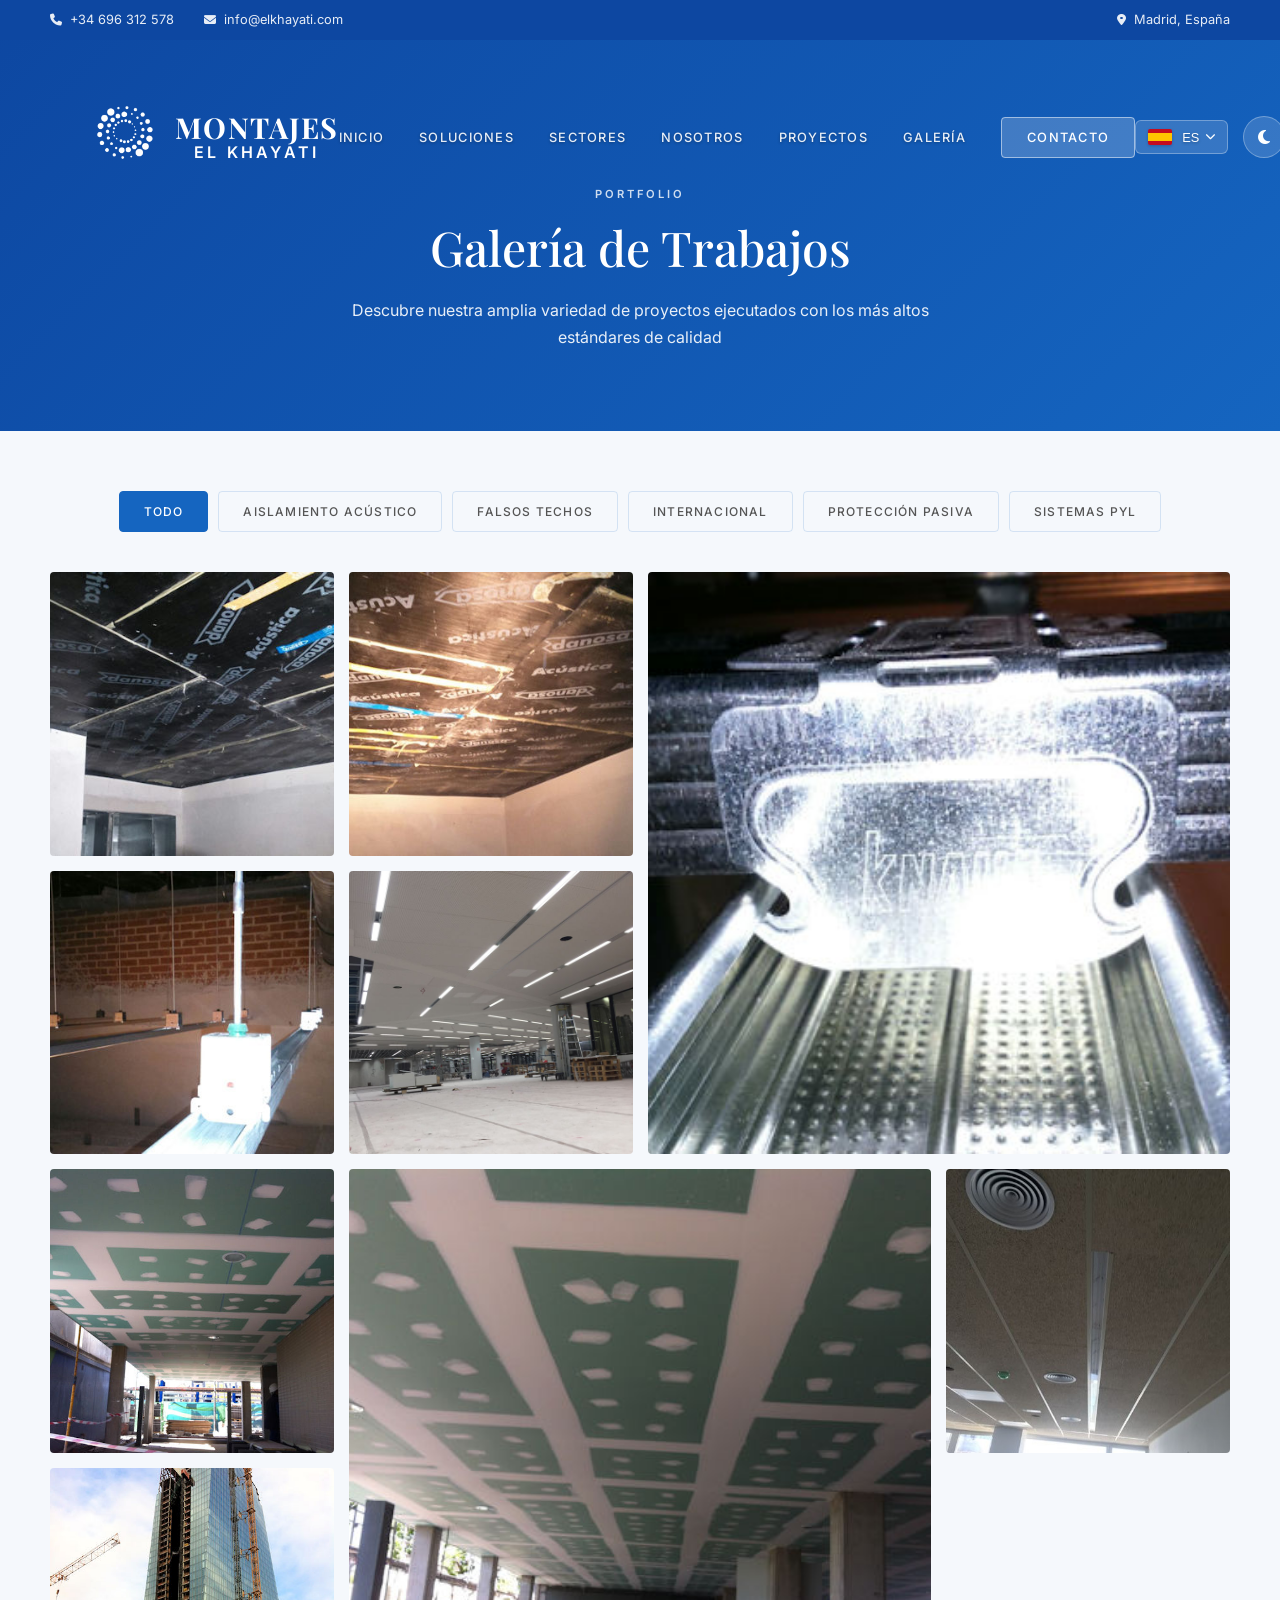
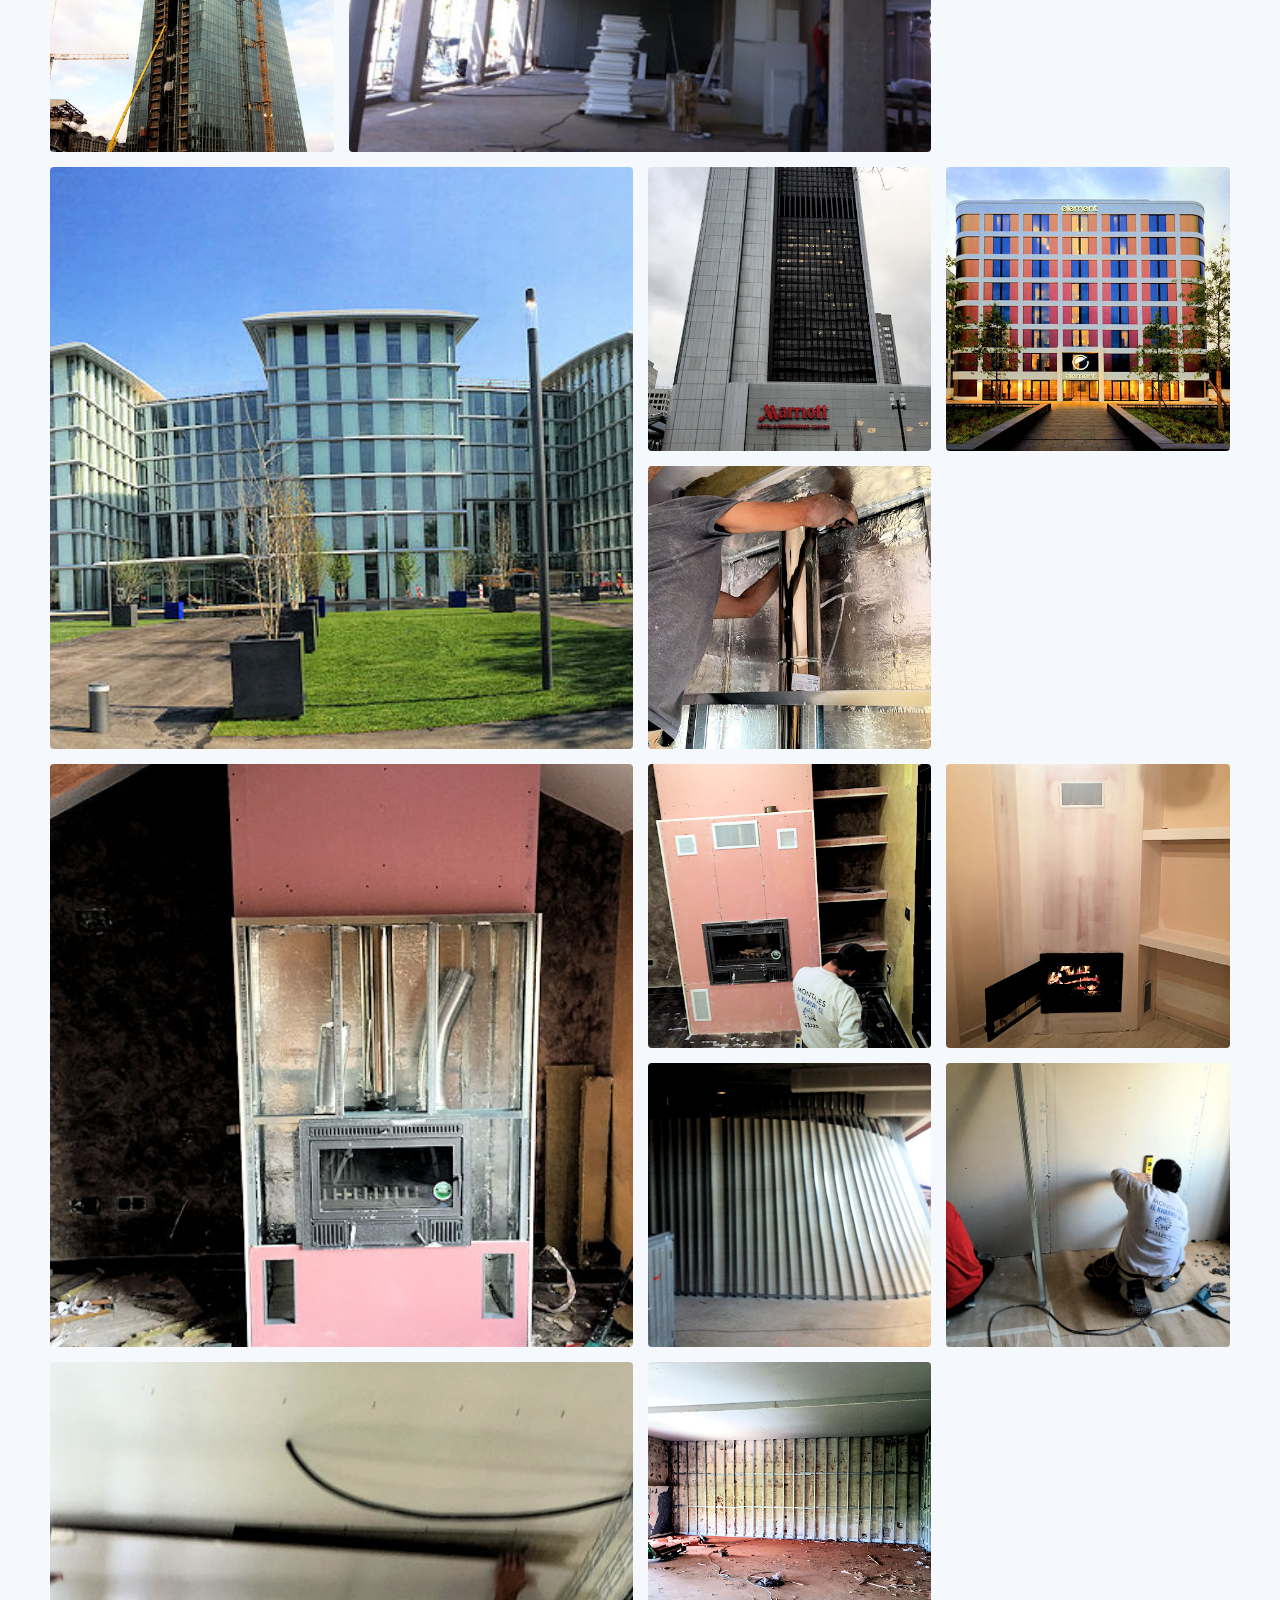
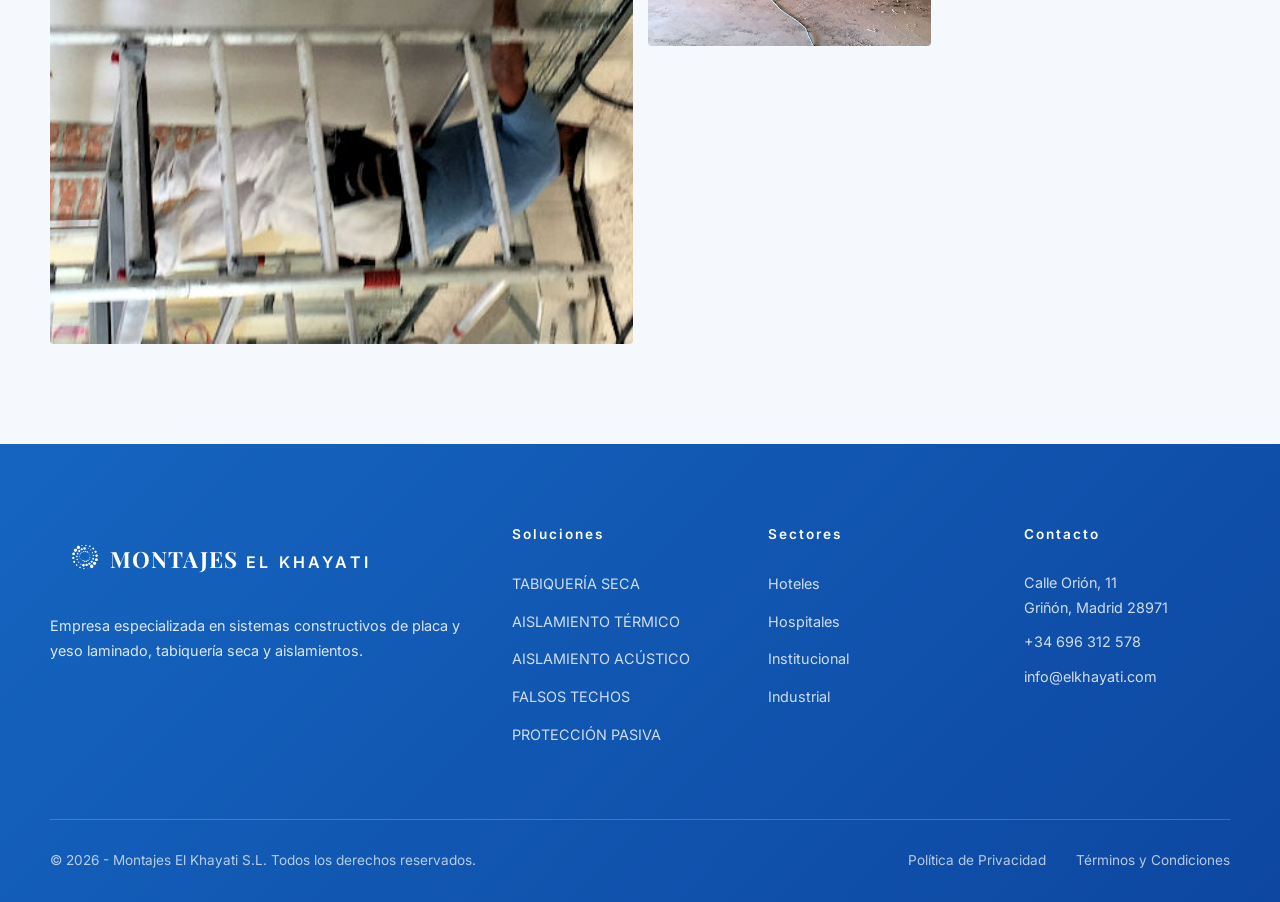
==== commit 683686f5: "Refinement: Footer logo text single-line layout" ====
--- a/galeria.html
+++ b/galeria.html
@@ -359,7 +359,10 @@
                 <div class="footer-brand">
                     <a href="index.html" class="footer-logo">
                         <img src="images/logo.png" alt="Montajes El Khayati" class="logo-icon">
-                        <span>EL KHAYATI</span>
+                        <div class="logo-text">
+                            <span class="logo-title">MONTAJES</span>
+                            <span class="logo-subtitle">EL KHAYATI</span>
+                        </div>
                     </a>
                     <p class="footer-desc" data-translate="footer.desc">Empresa especializada en sistemas constructivos
                         de placa y yeso laminado,
--- a/css/style.css
+++ b/css/style.css
@@ -267,7 +267,8 @@
     max-width: none;
     object-fit: contain;
     transition: var(--transition);
-    margin-right: 15px;
+    margin-right: -25px;
+    filter: brightness(0) invert(1);
 }
 
 .logo-text {
@@ -275,35 +276,41 @@
     flex-direction: column;
     justify-content: center;
     line-height: 1.1;
+    align-items: center;
 }
 
 .logo-title {
     font-family: var(--font-display);
     font-size: 1.8rem;
     font-weight: 700;
-    color: var(--brand-cyan);
+    color: #ffffff;
     letter-spacing: 0.05em;
+    transition: var(--transition);
 }
 
 .logo-subtitle {
     font-family: var(--font-body);
     font-size: 1rem;
     font-weight: 600;
-    color: var(--brand-navy);
+    color: #ffffff;
     letter-spacing: 0.2em;
     text-transform: uppercase;
+    transition: var(--transition);
 }
 
 .header.scrolled .logo-icon {
     height: 90px;
+    filter: none;
 }
 
 .header.scrolled .logo-title {
     font-size: 1.4rem;
+    color: var(--brand-cyan);
 }
 
 .header.scrolled .logo-subtitle {
     font-size: 0.8rem;
+    color: var(--brand-navy);
 }
 
 .nav-list {
@@ -978,7 +985,6 @@
     transition: all 0.5s cubic-bezier(0.4, 0, 0.2, 1);
     position: relative;
     overflow: hidden;
-    cursor: pointer;
 }
 
 .value-stat-item::before {
@@ -1751,10 +1757,28 @@
     object-fit: contain;
 }
 
-.footer-logo span {
+.footer-logo .logo-text {
+    display: flex;
+    flex-direction: row;
+    align-items: baseline;
+    gap: 8px;
+}
+
+.footer-logo .logo-title {
     font-family: var(--font-display);
-    font-size: 1.2rem;
+    font-size: 1.4rem;
+    font-weight: 700;
+    color: #ffffff;
+    letter-spacing: 0.05em;
+}
+
+.footer-logo .logo-subtitle {
+    font-family: var(--font-body);
+    font-size: 1rem;
+    font-weight: 600;
+    color: #ffffff;
     letter-spacing: 0.2em;
+    text-transform: uppercase;
 }
 
 .footer-desc {
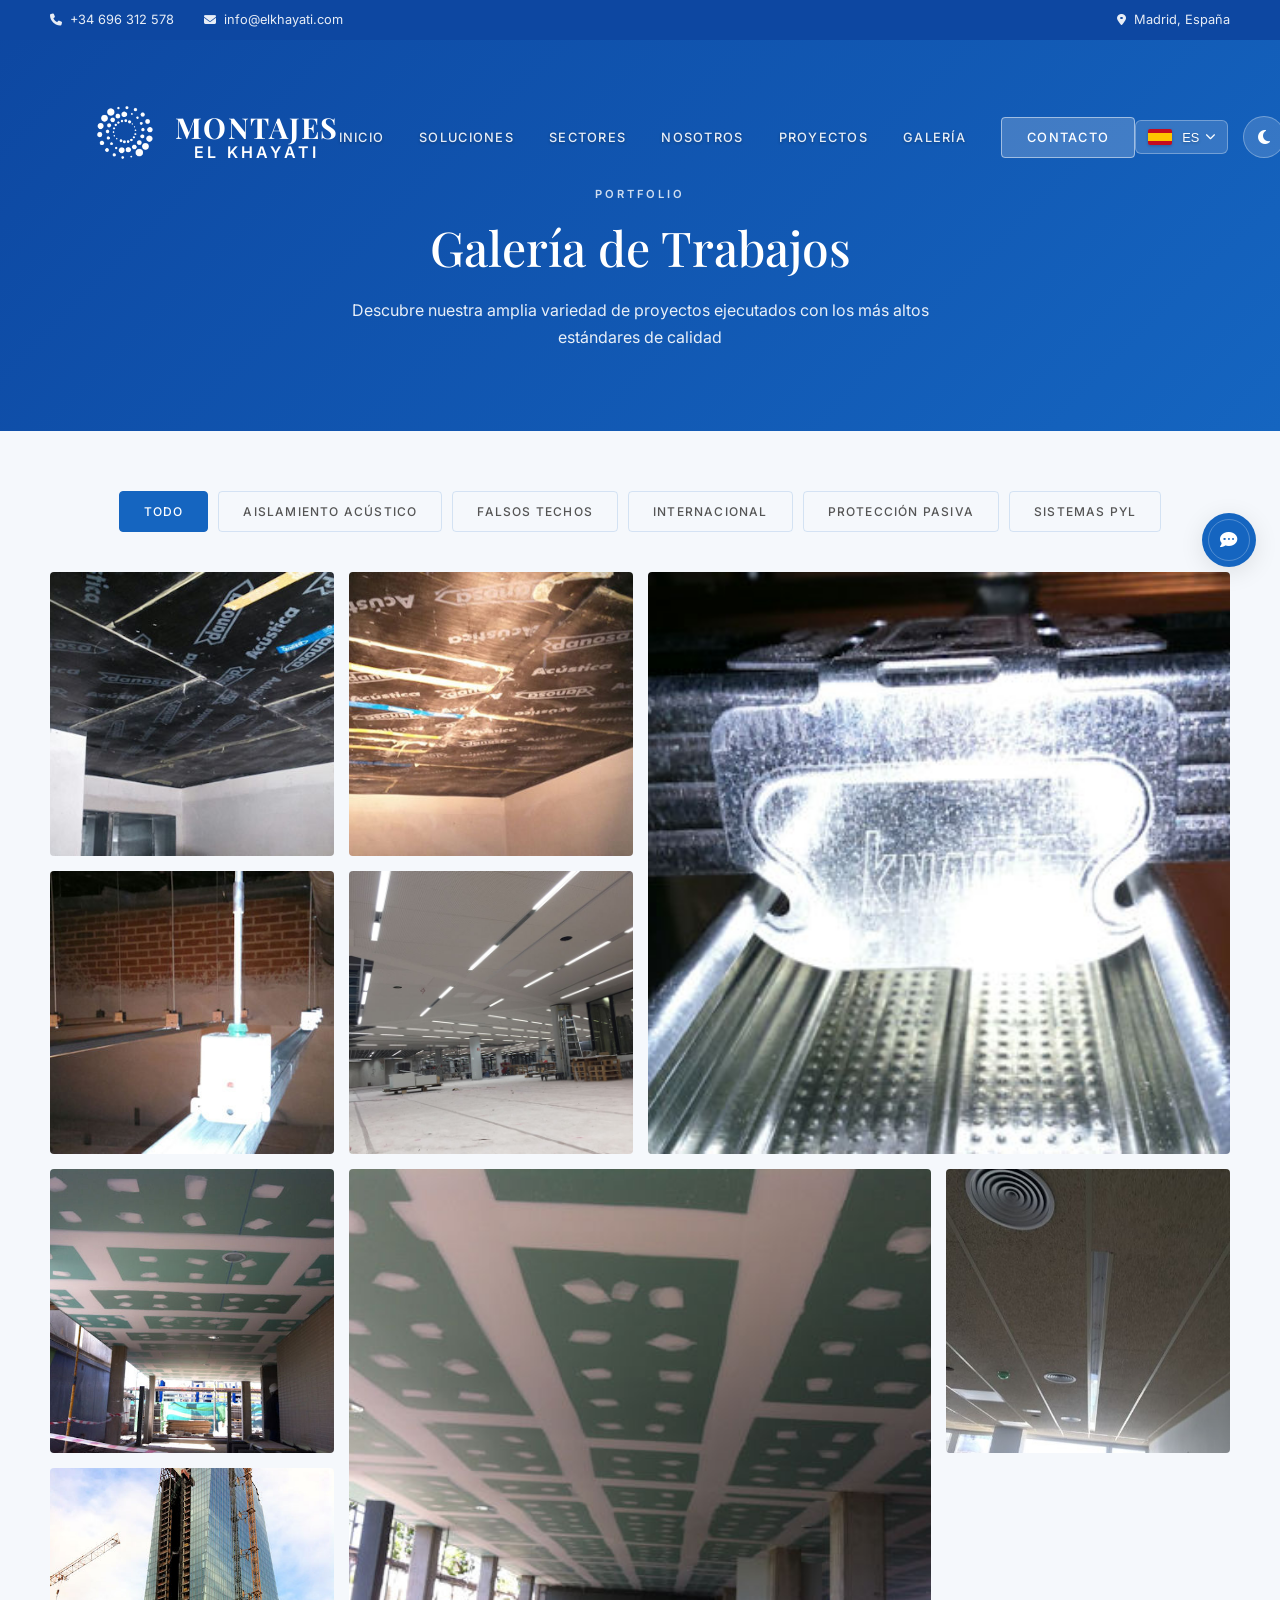
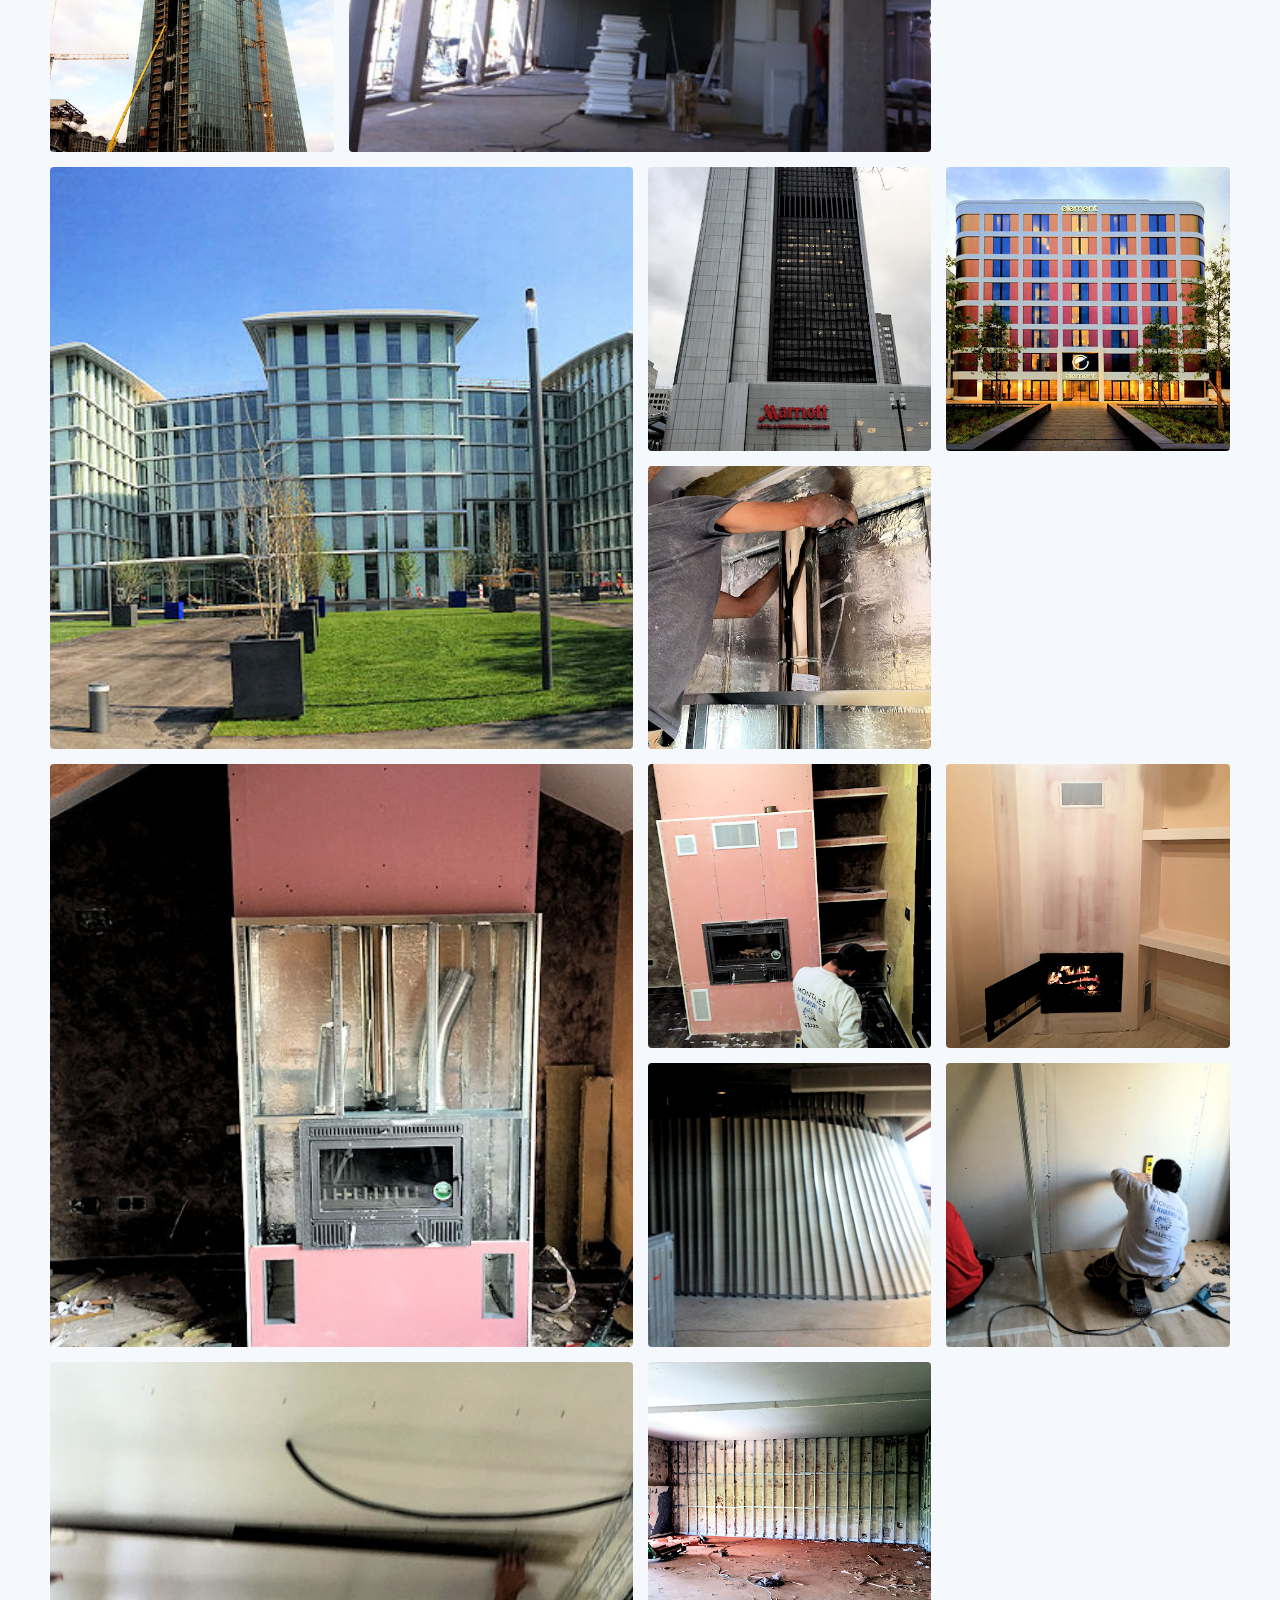
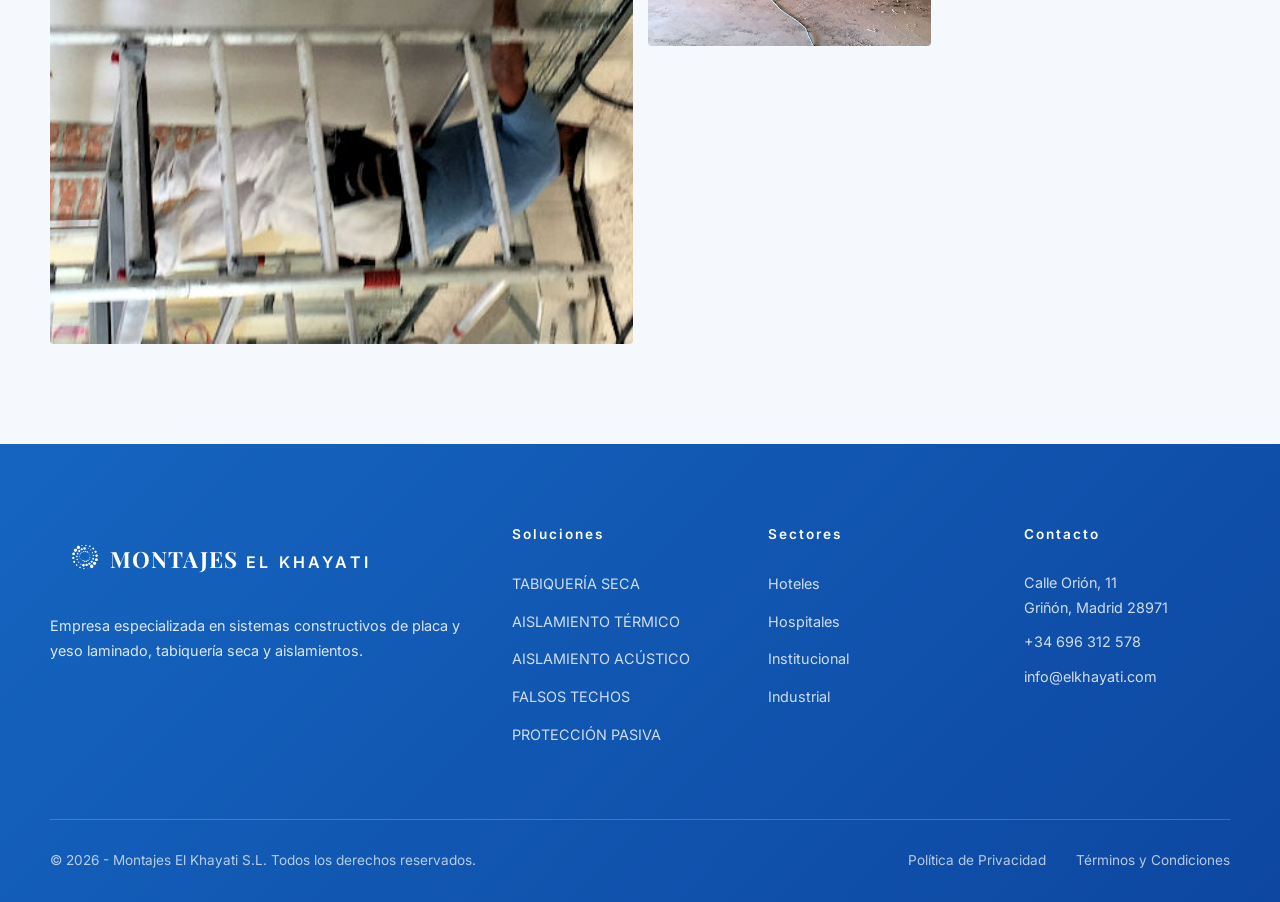
==== commit 29945c74: "Final polish: Update solution section interactions and icon sizes" ====
--- a/galeria.html
+++ b/galeria.html
@@ -418,8 +418,37 @@
         <i class="fas fa-arrow-up"></i>
     </button>
 
+    <!-- Site Chatbot -->
+    <div class="site-chatbot" id="site-chatbot">
+        <button class="chatbot-toggle" type="button" aria-expanded="false" aria-controls="chatbot-panel" aria-label="Open chat">
+            <span class="chatbot-toggle-icon" aria-hidden="true">
+                <i class="fas fa-comment-dots"></i>
+            </span>
+        </button>
+        <div class="chatbot-panel" id="chatbot-panel" role="dialog" aria-label="Site assistant">
+            <div class="chatbot-header">
+                <div>
+                    <div class="chatbot-title">Site assistant</div>
+                    <div class="chatbot-subtitle">Ask about services, sectors, projects, or contact.</div>
+                </div>
+                <button class="chatbot-close" type="button" aria-label="Close chat">x</button>
+            </div>
+            <div class="chatbot-messages" aria-live="polite" aria-atomic="false"></div>
+            <div class="chatbot-quick" role="list" aria-label="Suggested questions"></div>
+            <div class="chatbot-actions" role="list" aria-label="Contact shortcuts">
+                <a class="chatbot-action" data-action="call" href="tel:+34696312578">Call</a>
+                <a class="chatbot-action" data-action="email" href="mailto:info@elkhayati.com">Email</a>
+                <a class="chatbot-action" data-action="map" href="https://www.google.com/maps?q=Calle+Orion+11,+Grinon,+Madrid" target="_blank" rel="noopener">Map</a>
+            </div>
+            <form class="chatbot-form">
+                <input class="chatbot-input" type="text" name="message" placeholder="Type your question" autocomplete="off" aria-label="Message">
+                <button class="chatbot-send" type="submit">Send</button>
+            </form>
+        </div>
+    </div>
+
     <script src="js/translations.js"></script>
     <script src="js/main.js"></script>
 </body>
 
-</html>+</html>
--- a/css/style.css
+++ b/css/style.css
@@ -473,6 +473,7 @@
     height: 100vh;
     min-height: 700px;
     overflow: hidden;
+    --hero-parallax: 0px;
 }
 
 
@@ -505,12 +506,13 @@
     width: 100%;
     height: 100%;
     object-fit: cover;
-    transform: scale(1.05);
-    transition: transform 8s ease;
+    transform: translate3d(0, var(--hero-parallax), 0) scale(1.12);
+    transition: transform 0.08s linear;
+    will-change: transform;
 }
 
 .slide.active .slide-bg img {
-    transform: scale(1);
+    transform: translate3d(0, var(--hero-parallax), 0) scale(1.1);
 }
 
 .slide-overlay {
@@ -803,143 +805,543 @@
     background: var(--bg-dark);
 }
 
-.solutions-grid {
+/* Solution Split Layout */
+.solutions.split-layout {
+    display: block;
+    background: #070707;
+    border-top: 1px solid rgba(255, 255, 255, 0.06);
+    border-bottom: 1px solid rgba(255, 255, 255, 0.06);
+}
+
+.solutions.with-preview {
     display: grid;
-    grid-template-columns: repeat(3, 1fr);
-    gap: 25px;
-}
-
-.solution-card {
-    background: var(--bg-card);
-    border: 1px solid var(--border);
-    padding: 40px 35px;
-    transition: var(--transition);
+    grid-template-columns: minmax(280px, 45%) minmax(320px, 55%);
+    align-items: stretch;
+}
+
+.solutions-preview {
     position: relative;
+    min-height: 420px;
+    background: #0b0b0b;
+    display: flex;
+    align-items: stretch;
+    justify-content: center;
     overflow: hidden;
 }
 
-.solution-card::before {
-    content: '';
+.solutions-preview-frame {
+    width: 100%;
+    height: 100%;
+    position: relative;
+}
+
+.solutions-preview-frame::after {
+    content: "";
+    position: absolute;
+    inset: 0;
+    background: linear-gradient(120deg, rgba(0, 0, 0, 0.65) 0%, rgba(0, 0, 0, 0.15) 55%, rgba(0, 0, 0, 0) 100%);
+    pointer-events: none;
+}
+
+.solutions-preview-image {
+    width: 100%;
+    height: 100%;
+    object-fit: cover;
+    display: block;
+    transition: opacity 0.25s ease, transform 0.6s ease;
+    transform: scale(1.02);
+}
+
+.solutions-preview-image.is-fading {
+    opacity: 0;
+    transform: scale(1.06);
+}
+
+.solutions-image-side {
+    flex: 1;
+    min-width: 300px;
+    position: relative;
+    min-height: 400px;
+}
+
+.solutions-image-side .img-cover {
+    width: 100%;
+    height: 100%;
+    object-fit: cover;
     position: absolute;
     top: 0;
     left: 0;
-    width: 4px;
-    height: 0;
-    background: var(--accent);
-    transition: height 0.4s ease;
-}
-
-.solution-card:hover {
-    transform: translateY(-8px);
-    box-shadow: var(--shadow-lg);
-    border-color: var(--accent);
-}
-
-.solution-card:hover::before {
-    height: 100%;
-}
-
-.solution-icon {
-    width: 60px;
-    height: 60px;
+    filter: contrast(1.05) saturate(1.05);
+}
+
+.solutions-image-side::after {
+    content: "";
+    position: absolute;
+    inset: 0;
+    background: linear-gradient(120deg, rgba(0, 0, 0, 0.65) 0%, rgba(0, 0, 0, 0.1) 55%, rgba(0, 0, 0, 0) 100%);
+    pointer-events: none;
+}
+
+.solutions-content-side {
+    flex: 1;
+    min-width: 300px;
+    padding: 80px 60px;
+    background: linear-gradient(135deg, rgba(20, 20, 20, 0.96), rgba(10, 10, 10, 0.92));
+    color: #ffffff;
+    display: flex;
+    flex-direction: column;
+    justify-content: center;
+    position: relative;
+    overflow: hidden;
+    margin: 0 auto;
+    max-width: 1100px;
+}
+
+.solutions.with-preview .solutions-content-side {
+    margin: 0;
+    max-width: none;
+}
+
+.solutions-content-side::before {
+    content: "";
+    position: absolute;
+    inset: -40% -10% auto -10%;
+    height: 70%;
+    background: radial-gradient(600px 220px at 20% 20%, rgba(74, 188, 201, 0.18), transparent 70%);
+    opacity: 0.8;
+    pointer-events: none;
+}
+
+.solutions-content-side::after {
+    content: "";
+    position: absolute;
+    inset: 0;
+    background-image: linear-gradient(120deg, rgba(255, 255, 255, 0.04) 0%, transparent 45%);
+    opacity: 0.35;
+    pointer-events: none;
+}
+
+.solutions-list {
+    display: flex;
+    flex-direction: column;
+    gap: 18px;
+    position: relative;
+    z-index: 1;
+}
+
+.solution-item {
+    display: flex;
+    gap: 22px;
+    align-items: flex-start;
+    /* Center text vertically with icon */
+    transition: transform 0.3s ease;
+    padding: 18px 20px;
+    border-radius: 16px;
+    background: rgba(255, 255, 255, 0.03);
+    border: 1px solid rgba(255, 255, 255, 0.06);
+    box-shadow: 0 12px 30px rgba(0, 0, 0, 0.25);
+    transition: transform 0.3s ease, border-color 0.3s ease, background 0.3s ease;
+}
+
+.solution-item:hover {
+    transform: translateX(10px);
+    /* Subtle shift for feedback */
+    background: rgba(255, 255, 255, 0.06);
+    border-color: rgba(74, 188, 201, 0.4);
+}
+
+.solution-item.is-active {
+    transform: translateX(10px);
+    background: rgba(255, 255, 255, 0.06);
+    border-color: rgba(74, 188, 201, 0.4);
+}
+
+.solution-item,
+.solution-item * {
+    cursor: default;
+}
+
+.solution-icon-box {
+    flex-shrink: 0;
+    width: 54px;
+    height: 54px;
     display: flex;
     align-items: center;
     justify-content: center;
-    background: var(--accent-light);
-    color: var(--accent);
-    font-size: 1.5rem;
-    border-radius: 8px;
-    margin-bottom: 25px;
-    transition: var(--transition);
-}
-
-.solution-card:hover .solution-icon {
-    background: var(--accent);
-    color: #ffffff;
-}
-
-.solution-title {
-    font-size: 1.1rem;
+    color: var(--brand-cyan);
+    transition: color 0.3s ease;
+    /* Smooth color transition */
+    border-radius: 14px;
+    background: rgba(74, 188, 201, 0.12);
+}
+
+/* Hover: Icon turns white */
+.solution-item:hover .solution-icon-box {
+    color: #ffffff;
+}
+
+.solution-item.is-active .solution-icon-box {
+    color: #ffffff;
+}
+
+/* Override flaticon default size */
+.solution-icon-box i,
+.solution-icon-box i:before {
+    font-size: 44px !important;
+    /* Exact size per request */
+    line-height: 1;
+}
+
+.solution-icon-box i {
+    filter: drop-shadow(0 0 5px rgba(74, 188, 201, 0.3));
+    display: inline-block;
+    transition: transform 0.4s ease;
+    transform-style: preserve-3d;
+}
+
+.solution-item:hover .solution-icon-box i {
+    transform: rotateY(180deg);
+}
+
+.solution-text h3 {
+    font-family: var(--font-display);
+    font-size: 1.15rem;
     font-weight: 600;
+    color: #ffffff;
+    margin-bottom: 6px;
     letter-spacing: 0.05em;
-    color: var(--text-dark);
-    margin-bottom: 12px;
     transition: color 0.3s ease;
-}
-
-.solution-card:hover .solution-title {
-    color: var(--accent);
-}
-
-.solution-desc {
+    /* Smooth title transition */
+}
+
+/* Hover: Title turns blue */
+.solution-item:hover .solution-text h3 {
+    color: var(--brand-cyan);
+}
+
+.solution-item.is-active .solution-text h3 {
+    color: var(--brand-cyan);
+}
+
+.solution-text p {
     font-size: 0.9rem;
-    color: var(--text-muted);
-    line-height: 1.7;
-    margin-bottom: 20px;
-}
-
-.solution-link {
+    color: rgba(255, 255, 255, 0.7);
+    line-height: 1.6;
+    margin: 0;
+}
+
+/* ===== SOLUTIONS (ICESCO-STYLE GRID) ===== */
+.solutions.modern-ice {
+    background:
+        radial-gradient(420px 180px at 18% 10%, rgba(74, 188, 201, 0.18), transparent 70%),
+        radial-gradient(480px 220px at 85% 15%, rgba(11, 122, 134, 0.12), transparent 75%),
+        radial-gradient(520px 240px at 50% 90%, rgba(0, 0, 0, 0.08), transparent 70%),
+        linear-gradient(180deg, #eef1f3 0%, #dfe4e8 100%);
+    padding: 90px 40px;
+    position: relative;
+    overflow: hidden;
+    --section-bg: none;
+}
+
+.solutions.modern-ice::before,
+.solutions.modern-ice::after {
+    display: none;
+}
+
+.solutions.modern-ice .solutions-grid {
+    max-width: 1200px;
+    margin: 0 auto;
+    display: grid;
+    grid-template-columns: repeat(auto-fit, minmax(220px, 1fr));
+    gap: 18px;
+    position: relative;
+    z-index: 2;
+}
+
+.solutions.modern-ice .solution-item {
+    position: relative;
+    overflow: hidden;
+    min-height: 320px;
+    padding: 38px 26px 30px;
+    border-radius: 12px;
+    background: rgba(255, 255, 255, 0.82);
+    border: 1px solid rgba(0, 0, 0, 0.06);
+    box-shadow: 0 10px 24px rgba(0, 0, 0, 0.08);
+    text-align: center;
+    align-items: center;
+    flex-direction: column;
+    gap: 16px;
+    transform: translateY(0);
+}
+
+.solutions.modern-ice .solution-item::before {
+    content: "";
+    position: absolute;
+    inset: 0;
+    background-image: var(--solution-bg);
+    background-size: cover;
+    background-position: center;
+    opacity: 0;
+    transform: scale(1.02);
+    transition: opacity 0.35s ease, transform 0.5s ease;
+}
+
+.solutions.modern-ice .solution-item::after {
+    content: "";
+    position: absolute;
+    inset: 0;
+    background: linear-gradient(180deg, rgba(255, 255, 255, 0.88), rgba(255, 255, 255, 0.7));
+    transition: opacity 0.35s ease;
+    opacity: 1;
+}
+
+.solutions.modern-ice .solution-item > * {
+    position: relative;
+    z-index: 1;
+}
+
+.solutions.modern-ice .solution-item:hover::before {
+    opacity: 0.45;
+    transform: scale(1.08);
+}
+
+.solutions.modern-ice .solution-item:hover::after {
+    opacity: 0.6;
+}
+
+.solutions.modern-ice .solution-item:hover {
+    transform: translateY(-4px);
+    border-color: rgba(74, 188, 201, 0.4);
+    background: #eff3f6;
+}
+
+.solutions.modern-ice .solution-icon-box {
+    width: 54px;
+    height: 54px;
+    background: transparent;
+    border: 1px solid rgba(74, 188, 201, 0.55);
+    color: var(--brand-cyan);
+}
+
+.solutions.modern-ice .solution-item:hover .solution-icon-box {
+    color: #ffffff;
+    background: var(--brand-cyan);
+    border-color: var(--brand-cyan);
+}
+
+.solutions.modern-ice .solution-text h3 {
+    color: #1a2930;
+    font-size: 1.05rem;
+    letter-spacing: 0.04em;
+    margin-bottom: 10px;
+}
+
+.solutions.modern-ice .solution-text p {
+    color: rgba(26, 41, 48, 0.7);
+    font-size: 0.9rem;
+}
+
+.solutions.modern-ice .solution-btn {
     display: inline-flex;
     align-items: center;
-    gap: 8px;
-    font-size: 0.8rem;
-    font-weight: 500;
+    justify-content: center;
+    padding: 8px 18px;
+    border-radius: 999px;
+    background: #0b7a86;
+    color: #ffffff;
+    font-size: 0.75rem;
+    font-weight: 700;
+    text-decoration: none;
+    letter-spacing: 0.08em;
+    text-transform: uppercase;
+    transition: transform 0.2s ease, box-shadow 0.2s ease, background 0.2s ease;
+}
+
+.solutions.modern-ice .solution-btn:hover {
+    transform: translateY(-2px);
+    box-shadow: 0 8px 18px rgba(11, 122, 134, 0.35);
+    background: #0a6a74;
+}
+
+.solutions-cta {
+    margin-top: 30px;
+    display: flex;
+    justify-content: center;
+    position: relative;
+    z-index: 2;
+}
+
+/* ===== SOLUTIONS VARIANTS ===== */
+/* Modern 1: clean + minimal */
+.solutions.modern-1 {
+    background: #0b0b0b;
+}
+
+.solutions.modern-1 .solutions-content-side {
+    background: linear-gradient(180deg, rgba(12, 12, 12, 0.98), rgba(8, 8, 8, 0.96));
+    padding: 90px 60px;
+    max-width: 980px;
+}
+
+.solutions.modern-1 .solutions-content-side::before,
+.solutions.modern-1 .solutions-content-side::after {
+    display: none;
+}
+
+.solutions.modern-1 .solutions-list {
+    gap: 0;
+}
+
+.solutions.modern-1 .solution-item {
+    padding: 18px 0;
+    border-radius: 0;
+    background: transparent;
+    border: 0;
+    border-bottom: 1px solid rgba(255, 255, 255, 0.08);
+    box-shadow: none;
+    transform: none;
+}
+
+.solutions.modern-1 .solution-item:hover {
+    background: transparent;
+    border-color: rgba(74, 188, 201, 0.5);
+    transform: translateX(6px);
+}
+
+.solutions.modern-1 .solution-icon-box {
+    background: transparent;
+    border: 1px solid rgba(74, 188, 201, 0.35);
+}
+
+/* Modern 2: glassy cards (current default) */
+
+/* Modern 3: bold tech */
+.solutions.modern-3 {
+    background: #05070b;
+}
+
+.solutions.modern-3 .solutions-content-side {
+    background: linear-gradient(160deg, rgba(12, 17, 26, 0.98), rgba(7, 10, 16, 0.96));
+    max-width: 1180px;
+}
+
+.solutions.modern-3 .solutions-content-side::before {
+    background: radial-gradient(700px 260px at 18% 15%, rgba(74, 188, 201, 0.28), transparent 70%);
+    opacity: 1;
+}
+
+.solutions.modern-3 .solutions-content-side::after {
+    background-image: linear-gradient(120deg, rgba(255, 255, 255, 0.06) 0%, transparent 55%);
+    opacity: 0.5;
+}
+
+.solutions.modern-3 .solution-item {
+    background: linear-gradient(120deg, rgba(255, 255, 255, 0.06), rgba(255, 255, 255, 0.02));
+    border: 1px solid rgba(74, 188, 201, 0.25);
+    box-shadow: 0 18px 45px rgba(0, 0, 0, 0.45);
+}
+
+.solutions.modern-3 .solution-item:hover {
+    border-color: rgba(74, 188, 201, 0.6);
+    transform: translateX(12px) scale(1.01);
+}
+
+.solutions.modern-3 .solution-icon-box {
+    background: radial-gradient(circle at 30% 30%, rgba(74, 188, 201, 0.35), rgba(74, 188, 201, 0.08));
+}
+
+@media (max-width: 992px) {
+    .solutions.split-layout {
+        flex-direction: column;
+    }
+
+    .solutions.with-preview {
+        grid-template-columns: 1fr;
+    }
+
+    .solutions-image-side {
+        height: 300px;
+        min-height: auto;
+    }
+
+    .solutions-preview {
+        min-height: 260px;
+    }
+
+    .solutions-content-side {
+        padding: 50px 30px;
+    }
+
+    .solution-item {
+        padding: 16px 16px;
+        transform: none;
+    }
+}
+
+/* Full Width Services CTA */
+.services-cta {
+    margin-top: 50px;
+    border-radius: 12px;
+    padding: 40px 50px;
+    background: var(--accent);
+    /* Brand Blue */
+    color: #ffffff;
+    display: flex;
+    align-items: center;
+    justify-content: space-between;
+    gap: 30px;
+    box-shadow: var(--shadow-md);
+}
+
+.services-cta-content h3 {
+    font-size: 1.5rem;
+    font-weight: 700;
+    margin-bottom: 8px;
+    color: #ffffff;
+}
+
+.services-cta-content p {
+    font-size: 1rem;
+    color: rgba(255, 255, 255, 0.9);
+    margin: 0;
+}
+
+.btn-light-primary {
+    background: #ffffff;
     color: var(--accent);
+    padding: 12px 24px;
+    border-radius: 10px;
+    font-weight: 700;
+    display: inline-flex;
+    align-items: center;
+    gap: 10px;
     text-decoration: none;
     transition: var(--transition);
-}
-
-.solution-link:hover {
-    gap: 12px;
-}
-
-/* Solution CTA Card */
-.solution-card-cta {
-    background: linear-gradient(135deg, var(--accent) 0%, var(--blue-dark) 100%);
-    border: none;
-    display: flex;
-    align-items: center;
-    justify-content: center;
-}
-
-.solution-card-cta::before {
-    display: none;
-}
-
-.solution-card-cta:hover {
-    transform: translateY(-8px);
-}
-
-.solution-cta-content {
-    text-align: center;
-    color: #ffffff;
-}
-
-.solution-cta-content h3 {
-    font-size: 1.3rem;
-    font-weight: 600;
-    margin-bottom: 10px;
-}
-
-.solution-cta-content p {
-    font-size: 0.9rem;
-    opacity: 0.9;
-    margin-bottom: 25px;
-}
-
-.solution-cta-content .btn-primary {
-    background: #ffffff;
-    color: var(--accent);
-}
-
-.solution-cta-content .btn-primary:hover {
-    background: var(--accent-light);
+    white-space: nowrap;
+}
+
+.btn-light-primary:hover {
+    transform: translateY(-2px);
+    box-shadow: 0 5px 15px rgba(0, 0, 0, 0.1);
+    background: #f8f9fa;
 }
 
 @media (max-width: 992px) {
     .solutions-grid {
         grid-template-columns: repeat(2, 1fr);
     }
+
+    .services-cta {
+        flex-direction: column;
+        text-align: center;
+        padding: 35px 25px;
+        gap: 25px;
+    }
+
+    .services-cta .btn-light-primary {
+        width: 100%;
+        justify-content: center;
+    }
 }
 
 @media (max-width: 576px) {
@@ -950,8 +1352,12 @@
 
 /* ===== VALUE PROPOSITION ===== */
 .value-proposition {
-    padding: 100px 0;
-    background: var(--bg-section);
+    padding: 110px 0;
+    background:
+        radial-gradient(520px 220px at 15% 15%, rgba(74, 188, 201, 0.22), transparent 70%),
+        radial-gradient(560px 240px at 85% 10%, rgba(74, 188, 201, 0.18), transparent 75%),
+        linear-gradient(180deg, #eef3f6 0%, #e3e9ef 100%);
+    color: #1a2930;
 }
 
 .value-grid {
@@ -963,11 +1369,12 @@
 
 .value-content .section-title {
     margin-bottom: 30px;
+    color: #1a2930;
 }
 
 .value-text {
     font-size: 1rem;
-    color: var(--text-muted);
+    color: rgba(26, 41, 48, 0.72);
     line-height: 1.8;
     margin-bottom: 20px;
 }
@@ -978,24 +1385,28 @@
 }
 
 .value-stat-item {
-    background: linear-gradient(135deg, rgba(21, 101, 192, 0.08) 0%, rgba(30, 136, 229, 0.05) 100%);
-    padding: 35px;
-    border: 1px solid rgba(21, 101, 192, 0.2);
-    text-align: center;
-    transition: all 0.5s cubic-bezier(0.4, 0, 0.2, 1);
+    background: #ffffff;
+    padding: 30px 32px;
+    border: 1px solid rgba(26, 41, 48, 0.18);
+    text-align: left;
+    border-radius: 18px;
+    transition: transform 0.25s ease, border-color 0.25s ease, box-shadow 0.25s ease;
     position: relative;
     overflow: hidden;
+    box-shadow:
+        0 10px 24px rgba(15, 23, 32, 0.16),
+        0 2px 0 rgba(74, 188, 201, 0.12);
 }
 
 .value-stat-item::before {
     content: '';
     position: absolute;
-    top: 0;
-    left: -100%;
-    width: 100%;
-    height: 100%;
-    background: linear-gradient(90deg, transparent, rgba(21, 101, 192, 0.15), transparent);
-    transition: left 0.6s ease;
+    inset: 0;
+    background:
+        radial-gradient(260px 140px at 20% 20%, rgba(74, 188, 201, 0.22), transparent 70%),
+        linear-gradient(180deg, rgba(255, 255, 255, 0.6), rgba(255, 255, 255, 0));
+    opacity: 0.9;
+    transition: opacity 0.3s ease;
 }
 
 .value-stat-item::after {
@@ -1005,19 +1416,19 @@
     left: 0;
     width: 0;
     height: 3px;
-    background: linear-gradient(90deg, var(--accent), var(--blue-light));
+    background: linear-gradient(90deg, var(--brand-cyan), #7ad6e3);
     transition: width 0.4s ease;
 }
 
 .value-stat-item:hover {
-    transform: translateY(-12px) scale(1.02);
-    border-color: var(--accent);
-    background: linear-gradient(135deg, rgba(21, 101, 192, 0.15) 0%, rgba(30, 136, 229, 0.1) 100%);
-    box-shadow: 0 20px 50px rgba(21, 101, 192, 0.25), 0 0 30px rgba(30, 136, 229, 0.1);
+    transform: translateY(-6px);
+    border-color: rgba(74, 188, 201, 0.6);
+    background: #ffffff;
+    box-shadow: 0 24px 50px rgba(15, 23, 32, 0.12);
 }
 
 .value-stat-item:hover::before {
-    left: 100%;
+    opacity: 1;
 }
 
 .value-stat-item:hover::after {
@@ -1025,15 +1436,15 @@
 }
 
 .value-stat-item:hover .value-stat-number {
-    transform: scale(1.1);
-    text-shadow: 0 0 30px rgba(21, 101, 192, 0.4);
+    transform: scale(1.05);
+    text-shadow: 0 8px 24px rgba(74, 188, 201, 0.25);
 }
 
 .value-stat-number {
     font-family: var(--font-display);
     font-size: 3.5rem;
     font-weight: 500;
-    color: var(--accent);
+    color: var(--brand-cyan);
     line-height: 1;
     display: inline-block;
     transition: transform 0.4s ease, text-shadow 0.4s ease;
@@ -1042,7 +1453,7 @@
 .value-stat-plus {
     font-family: var(--font-display);
     font-size: 2rem;
-    color: var(--accent);
+    color: var(--brand-cyan);
 }
 
 .value-stat-label {
@@ -1050,9 +1461,17 @@
     font-size: 0.85rem;
     font-weight: 500;
     letter-spacing: 0.1em;
-    color: var(--text-muted);
+    color: rgba(26, 41, 48, 0.6);
     margin-top: 10px;
     text-transform: uppercase;
+}
+
+.value-content .btn-link {
+    color: var(--brand-cyan);
+}
+
+.value-content .btn-link i {
+    color: var(--brand-cyan);
 }
 
 @media (max-width: 992px) {
@@ -1253,9 +1672,17 @@
 /* ===== PARTNERS SECTION ===== */
 .partners {
     padding: 80px 0;
-    background: var(--bg-dark);
-    border-top: 1px solid var(--border);
-    border-bottom: 1px solid var(--border);
+    background: linear-gradient(180deg, #f1f5f8 0%, #e9eff4 100%);
+    border-top: none;
+    border-bottom: none;
+}
+
+.partners .container {
+    background: transparent;
+    border: 0;
+    border-radius: 0;
+    padding: 0 20px;
+    box-shadow: none;
 }
 
 .partners-header {
@@ -1269,6 +1696,107 @@
     align-items: center;
     flex-wrap: wrap;
     gap: 40px;
+    background: #ffffff;
+    border: 1px solid rgba(26, 41, 48, 0.12);
+    border-radius: 20px;
+    padding: 28px 40px;
+    box-shadow: 0 20px 45px rgba(15, 23, 32, 0.12);
+}
+
+/* ===== DARK MODE OVERRIDES ===== */
+[data-theme="dark"] .solutions.modern-ice {
+    background:
+        radial-gradient(520px 220px at 15% 15%, rgba(74, 188, 201, 0.14), transparent 70%),
+        radial-gradient(560px 240px at 85% 10%, rgba(74, 188, 201, 0.1), transparent 75%),
+        linear-gradient(180deg, #0c1116 0%, #0b0f14 100%);
+    color: #e8eef2;
+}
+
+[data-theme="dark"] .solutions.modern-ice .solution-item {
+    background: rgba(15, 20, 26, 0.92);
+    border-color: rgba(74, 188, 201, 0.2);
+    box-shadow: 0 16px 36px rgba(0, 0, 0, 0.45);
+}
+
+[data-theme="dark"] .solutions.modern-ice .solution-item::after {
+    background: linear-gradient(180deg, rgba(12, 18, 24, 0.55), rgba(12, 18, 24, 0.9));
+    opacity: 1;
+}
+
+[data-theme="dark"] .solutions.modern-ice .solution-item::before {
+    opacity: 0.08;
+}
+
+[data-theme="dark"] .solutions.modern-ice .solution-text h3 {
+    color: #f2f6f8;
+}
+
+[data-theme="dark"] .solutions.modern-ice .solution-text p {
+    color: rgba(242, 246, 248, 0.72);
+}
+
+[data-theme="dark"] .solutions.modern-ice .solution-item:hover {
+    background: rgba(18, 26, 34, 0.98);
+    border-color: rgba(74, 188, 201, 0.45);
+}
+
+[data-theme="dark"] .solutions.modern-ice .solution-item:hover::before {
+    opacity: 0.2;
+}
+
+[data-theme="dark"] .value-proposition {
+    background:
+        radial-gradient(520px 220px at 15% 15%, rgba(74, 188, 201, 0.14), transparent 70%),
+        radial-gradient(560px 240px at 85% 10%, rgba(74, 188, 201, 0.1), transparent 75%),
+        linear-gradient(180deg, #0c1116 0%, #0b0f14 100%);
+    color: #e8eef2;
+}
+
+[data-theme="dark"] .value-content .section-title {
+    color: #ffffff;
+}
+
+[data-theme="dark"] .value-text {
+    color: rgba(232, 238, 242, 0.72);
+}
+
+[data-theme="dark"] .value-stat-item {
+    background: rgba(15, 20, 26, 0.92);
+    border-color: rgba(74, 188, 201, 0.25);
+    box-shadow: 0 18px 40px rgba(0, 0, 0, 0.45);
+}
+
+[data-theme="dark"] .value-stat-item::before,
+[data-theme="dark"] .value-stat-item::after {
+    opacity: 0;
+    width: 0;
+}
+
+[data-theme="dark"] .value-stat-number,
+[data-theme="dark"] .value-stat-plus {
+    color: var(--brand-cyan);
+}
+
+[data-theme="dark"] .value-stat-label {
+    color: rgba(232, 238, 242, 0.65);
+}
+
+[data-theme="dark"] .value-content .btn-link {
+    color: var(--brand-cyan);
+}
+
+[data-theme="dark"] .partners {
+    background: linear-gradient(180deg, #0c1116 0%, #0b0f14 100%);
+}
+
+[data-theme="dark"] .partners-grid {
+    background: rgba(15, 20, 26, 0.92);
+    border-color: rgba(74, 188, 201, 0.2);
+    box-shadow: 0 20px 45px rgba(0, 0, 0, 0.45);
+}
+
+[data-theme="dark"] .partner-logo span {
+    color: rgba(232, 238, 242, 0.7);
 }
 
 .partner-logo {
@@ -1903,6 +2431,287 @@
     transform: translateY(-5px);
 }
 
+/* ===== SITE CHATBOT ===== */
+.site-chatbot {
+    position: fixed;
+    right: 24px;
+    bottom: 95px;
+    display: flex;
+    flex-direction: column;
+    align-items: flex-end;
+    gap: 10px;
+    z-index: 1001;
+    font-family: var(--font-body);
+}
+
+.chatbot-toggle {
+    background: var(--accent);
+    color: #ffffff;
+    border: none;
+    border-radius: 50%;
+    width: 54px;
+    height: 54px;
+    padding: 0;
+    display: inline-flex;
+    align-items: center;
+    justify-content: center;
+    cursor: pointer;
+    box-shadow: var(--shadow-md);
+    transition: var(--transition);
+    position: relative;
+}
+
+.chatbot-toggle:hover {
+    background: var(--accent-hover);
+    transform: translateY(-2px) scale(1.02);
+}
+
+.chatbot-toggle-icon {
+    font-size: 1.1rem;
+    display: inline-flex;
+    align-items: center;
+    justify-content: center;
+}
+
+.chatbot-toggle::after {
+    content: "";
+    position: absolute;
+    inset: 6px;
+    border-radius: 50%;
+    border: 1px solid rgba(255, 255, 255, 0.25);
+    pointer-events: none;
+}
+
+.chatbot-panel {
+    width: 320px;
+    max-height: 420px;
+    background: #ffffff;
+    border: 1px solid rgba(26, 41, 48, 0.12);
+    border-radius: 16px;
+    box-shadow: var(--shadow-lg);
+    padding: 14px;
+    display: flex;
+    flex-direction: column;
+    gap: 12px;
+    opacity: 0;
+    visibility: hidden;
+    transform: translateY(10px) scale(0.98);
+    transition: opacity 0.2s ease, transform 0.2s ease, visibility 0.2s ease;
+    pointer-events: none;
+}
+
+.chatbot-panel.is-open {
+    opacity: 1;
+    visibility: visible;
+    transform: translateY(0) scale(1);
+    pointer-events: auto;
+}
+
+.chatbot-header {
+    display: flex;
+    justify-content: space-between;
+    align-items: flex-start;
+    gap: 10px;
+}
+
+.chatbot-title {
+    font-weight: 700;
+    font-size: 0.95rem;
+    color: var(--text-dark);
+}
+
+.chatbot-subtitle {
+    font-size: 0.78rem;
+    color: var(--text-muted);
+}
+
+.chatbot-close {
+    border: none;
+    background: transparent;
+    color: var(--text-muted);
+    font-size: 1rem;
+    cursor: pointer;
+    padding: 2px 6px;
+}
+
+.chatbot-messages {
+    flex: 1;
+    overflow-y: auto;
+    background: var(--accent-light);
+    border-radius: 12px;
+    padding: 10px;
+    display: flex;
+    flex-direction: column;
+    gap: 8px;
+}
+
+.chatbot-msg {
+    max-width: 85%;
+    padding: 8px 10px;
+    border-radius: 10px;
+    font-size: 0.85rem;
+    line-height: 1.4;
+    white-space: pre-line;
+}
+
+.chatbot-msg--bot {
+    background: #ffffff;
+    color: var(--text-dark);
+    align-self: flex-start;
+    border: 1px solid rgba(26, 41, 48, 0.08);
+}
+
+.chatbot-msg--user {
+    background: var(--accent);
+    color: #ffffff;
+    align-self: flex-end;
+}
+
+.chatbot-form {
+    display: flex;
+    gap: 8px;
+}
+
+.chatbot-quick {
+    display: flex;
+    flex-wrap: wrap;
+    gap: 6px;
+}
+
+.chatbot-quick-btn {
+    border: 1px solid rgba(26, 41, 48, 0.15);
+    background: #ffffff;
+    color: var(--text-dark);
+    font-size: 0.75rem;
+    padding: 6px 10px;
+    border-radius: 999px;
+    cursor: pointer;
+    transition: var(--transition);
+}
+
+.chatbot-quick-btn:hover {
+    border-color: var(--accent);
+    color: var(--accent);
+}
+
+.chatbot-actions {
+    display: flex;
+    flex-wrap: wrap;
+    gap: 6px;
+}
+
+.chatbot-action {
+    border: 1px solid rgba(26, 41, 48, 0.15);
+    background: rgba(255, 255, 255, 0.9);
+    color: var(--text-dark);
+    font-size: 0.75rem;
+    padding: 6px 10px;
+    border-radius: 999px;
+    text-decoration: none;
+    transition: var(--transition);
+}
+
+.chatbot-action:hover {
+    border-color: var(--accent);
+    color: var(--accent);
+}
+
+.chatbot-input {
+    flex: 1;
+    border: 1px solid rgba(26, 41, 48, 0.15);
+    border-radius: 10px;
+    padding: 8px 10px;
+    font-size: 0.85rem;
+}
+
+.chatbot-input:focus {
+    outline: none;
+    border-color: var(--accent);
+    box-shadow: 0 0 0 2px rgba(21, 101, 192, 0.2);
+}
+
+.chatbot-send {
+    border: none;
+    border-radius: 10px;
+    background: var(--accent);
+    color: #ffffff;
+    padding: 8px 14px;
+    font-size: 0.85rem;
+    cursor: pointer;
+    transition: var(--transition);
+}
+
+.chatbot-send:hover {
+    background: var(--accent-hover);
+}
+
+@media (max-width: 768px) {
+    .site-chatbot {
+        right: 16px;
+        bottom: 85px;
+    }
+
+    .chatbot-panel {
+        width: calc(100vw - 32px);
+        max-height: 380px;
+    }
+}
+
+[data-theme="dark"] .chatbot-panel {
+    background: var(--bg-card);
+    border-color: rgba(255, 255, 255, 0.08);
+}
+
+[data-theme="dark"] .chatbot-title {
+    color: var(--text-dark);
+}
+
+[data-theme="dark"] .chatbot-subtitle {
+    color: var(--text-muted);
+}
+
+[data-theme="dark"] .chatbot-messages {
+    background: rgba(255, 255, 255, 0.06);
+}
+
+[data-theme="dark"] .chatbot-msg--bot {
+    background: rgba(255, 255, 255, 0.08);
+    color: var(--text-light);
+    border-color: rgba(255, 255, 255, 0.08);
+}
+
+[data-theme="dark"] .chatbot-quick-btn {
+    background: rgba(255, 255, 255, 0.06);
+    border-color: rgba(255, 255, 255, 0.12);
+    color: var(--text-light);
+}
+
+[data-theme="dark"] .chatbot-quick-btn:hover {
+    border-color: var(--brand-cyan);
+    color: var(--brand-cyan);
+}
+
+[data-theme="dark"] .chatbot-action {
+    background: rgba(255, 255, 255, 0.06);
+    border-color: rgba(255, 255, 255, 0.12);
+    color: var(--text-light);
+}
+
+[data-theme="dark"] .chatbot-action:hover {
+    border-color: var(--brand-cyan);
+    color: var(--brand-cyan);
+}
+
+[data-theme="dark"] .chatbot-input {
+    background: rgba(255, 255, 255, 0.08);
+    border-color: rgba(255, 255, 255, 0.12);
+    color: var(--text-light);
+}
+
+[data-theme="dark"] .chatbot-input::placeholder {
+    color: rgba(255, 255, 255, 0.6);
+}
+
 /* ===== ANIMATIONS ===== */
 @keyframes fadeUp {
     from {
@@ -2048,10 +2857,6 @@
     background: linear-gradient(135deg, rgba(21, 101, 192, 0.9) 0%, rgba(13, 71, 161, 0.9) 100%);
 }
 
-[data-theme="dark"] .value-stat-item {
-    background: linear-gradient(135deg, rgba(21, 101, 192, 0.15) 0%, rgba(30, 136, 229, 0.1) 100%);
-}
-
 [data-theme="dark"] .solution-card {
     background: var(--bg-card);
 }
@@ -2071,7 +2876,11 @@
 }
 
 [data-theme="dark"] .partner-logo span {
-    color: var(--text-muted);
+    color: rgba(232, 238, 242, 0.7);
+}
+
+[data-theme="dark"] .partner-logo:hover span {
+    color: var(--brand-cyan);
 }
 
 [data-theme="dark"] .filter-btn {
@@ -2223,4 +3032,4 @@
 
 .lang-toggle .lang-flag-icon {
     margin-right: 4px;
-}+}
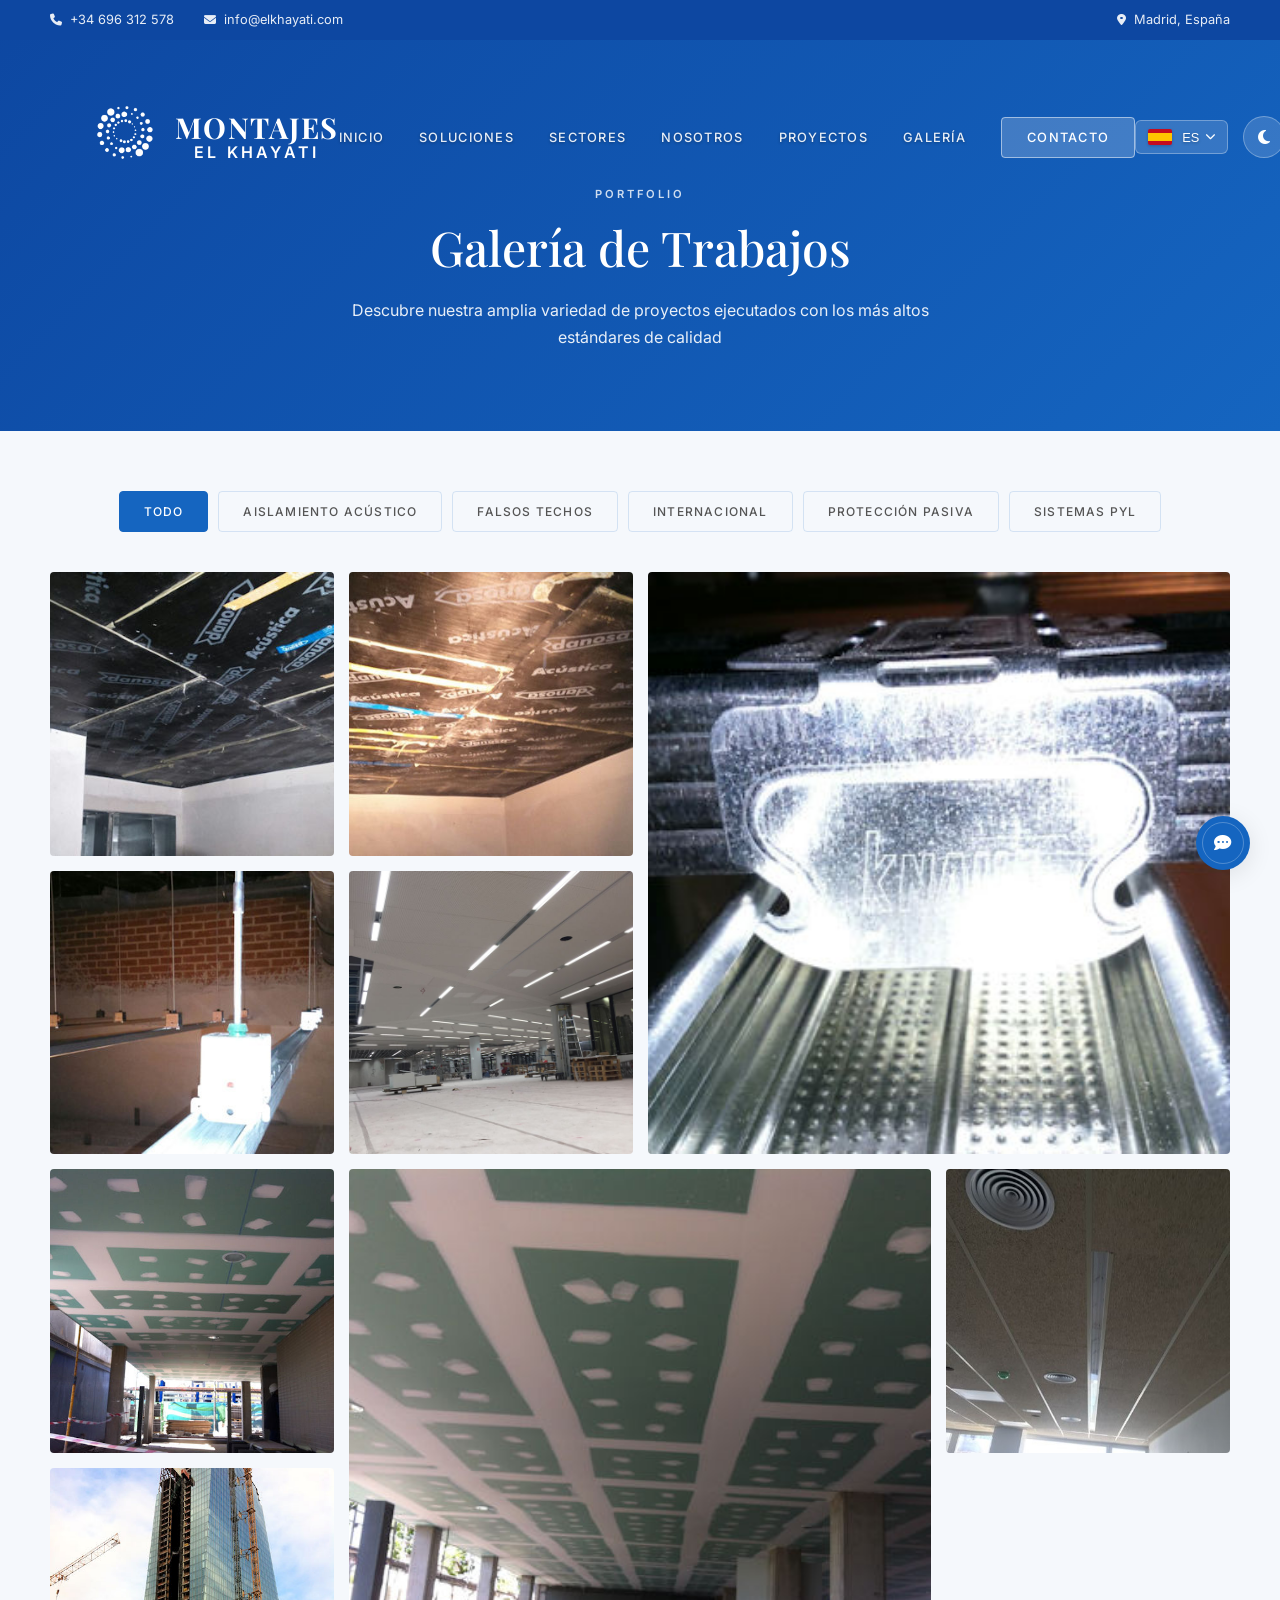
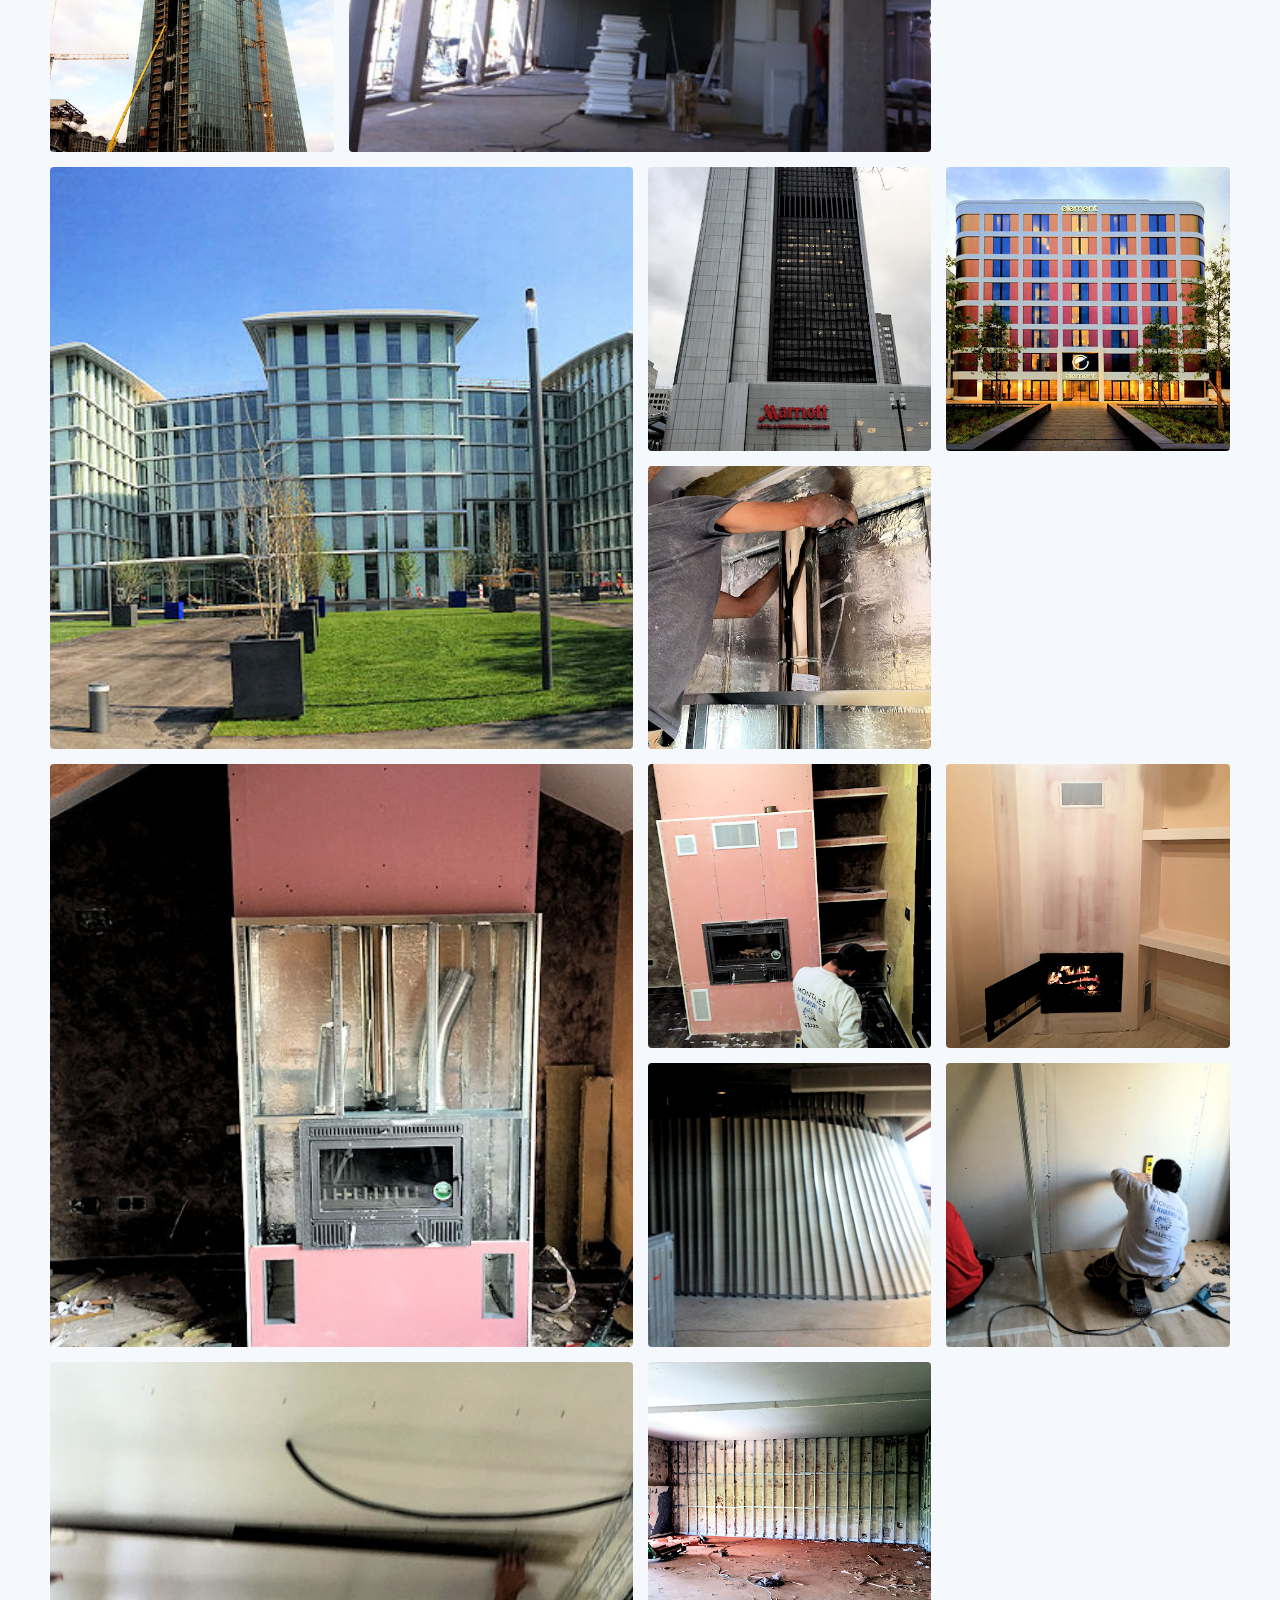
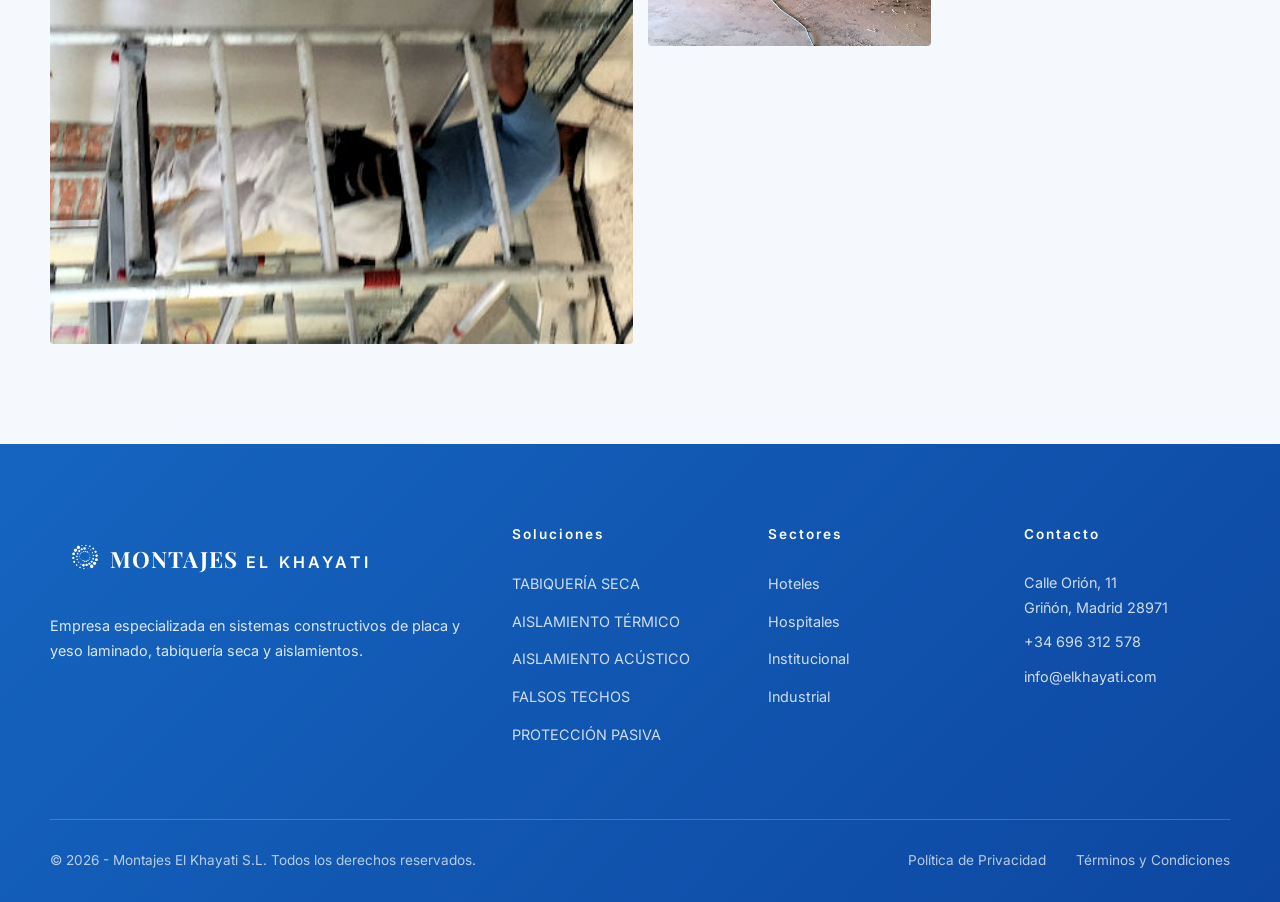
==== commit ebb2d15d: "done" ====
--- a/galeria.html
+++ b/galeria.html
@@ -5,6 +5,11 @@
     <meta charset="UTF-8">
     <meta name="viewport" content="width=device-width, initial-scale=1.0">
     <title>Galería | Montajes El Khayati</title>
+    <link rel="icon" href="images/favicon-16.png" sizes="16x16" type="image/png">
+    <link rel="icon" href="images/favicon-32.png" sizes="32x32" type="image/png">
+    <link rel="icon" href="images/favicon-48.png" sizes="48x48" type="image/png">
+    <link rel="icon" href="images/favicon-64.png" sizes="64x64" type="image/png">
+    <link rel="apple-touch-icon" href="images/apple-touch-icon.png" sizes="180x180">
     <meta name="description"
         content="Galería de trabajos de Montajes El Khayati - Sistemas constructivos, aislamientos y protección contra el fuego.">
     <link
--- a/css/style.css
+++ b/css/style.css
@@ -1599,23 +1599,40 @@
     display: flex;
     gap: 20px;
     margin-top: 30px;
+    justify-content: center;
 }
 
 .certification-badge {
     display: flex;
     align-items: center;
-    gap: 12px;
-    padding: 15px 25px;
-    background: var(--bg-card);
-    border: 1px solid var(--border);
-    font-size: 0.85rem;
-    font-weight: 500;
+    justify-content: center;
+    width: auto;
+    height: auto;
+    padding: 0;
+    background: transparent;
+    border: none;
     color: var(--text-dark);
-    transition: var(--transition);
+}
+
+.certification-badge a {
+    display: inline-flex;
+    align-items: center;
+    justify-content: center;
+    width: auto;
+    height: auto;
+    color: inherit;
+    text-decoration: none;
+}
+
+.certification-badge img {
+    width: 120px;
+    height: auto;
+    display: block;
+    filter: drop-shadow(0 10px 24px rgba(15, 23, 32, 0.18));
 }
 
 .certification-badge:hover {
-    border-color: var(--accent);
+    border-color: transparent;
 }
 
 .certification-badge i {
@@ -2043,7 +2060,7 @@
     justify-content: center;
     opacity: 0;
     visibility: hidden;
-    transition: opacity 0.3s ease, visibility 0.3s ease;
+    transition: opacity 0.35s ease, visibility 0.35s ease;
 }
 
 .lightbox.active {
@@ -2100,12 +2117,37 @@
     max-width: 90%;
     max-height: 90%;
     text-align: center;
+    opacity: 0;
+    transform: translateY(30px) scale(0.92);
+    will-change: transform, opacity;
+    transform-origin: center;
+}
+
+.lightbox.active .lightbox-content {
+    opacity: 1;
+    transform: translateY(0) scale(1);
+    animation: lightbox-pop 0.55s cubic-bezier(0.2, 0.8, 0.2, 1);
 }
 
 .lightbox-content img {
     max-width: 100%;
     max-height: 80vh;
     object-fit: contain;
+}
+
+@keyframes lightbox-pop {
+    0% {
+        opacity: 0;
+        transform: translateY(30px) scale(0.92);
+    }
+    60% {
+        opacity: 1;
+        transform: translateY(-6px) scale(1.02);
+    }
+    100% {
+        opacity: 1;
+        transform: translateY(0) scale(1);
+    }
 }
 
 .lightbox-info {
@@ -2402,7 +2444,7 @@
 .back-to-top {
     position: fixed;
     bottom: 30px;
-    right: 30px;
+    left: 30px;
     width: 50px;
     height: 50px;
     background: var(--accent);
@@ -2434,12 +2476,11 @@
 /* ===== SITE CHATBOT ===== */
 .site-chatbot {
     position: fixed;
-    right: 24px;
-    bottom: 95px;
+    right: 30px;
+    bottom: 30px;
     display: flex;
     flex-direction: column;
     align-items: flex-end;
-    gap: 10px;
     z-index: 1001;
     font-family: var(--font-body);
 }
@@ -2483,6 +2524,9 @@
 }
 
 .chatbot-panel {
+    position: absolute;
+    right: 0;
+    bottom: 70px;
     width: 320px;
     max-height: 420px;
     background: #ffffff;
@@ -2647,11 +2691,13 @@
 
 @media (max-width: 768px) {
     .site-chatbot {
-        right: 16px;
-        bottom: 85px;
+        right: 20px;
+        bottom: 20px;
     }
 
     .chatbot-panel {
+        right: 0;
+        bottom: 70px;
         width: calc(100vw - 32px);
         max-height: 380px;
     }
@@ -2873,6 +2919,7 @@
 
 [data-theme="dark"] .certification-badge {
     background: var(--bg-card);
+    border-color: rgba(74, 188, 201, 0.25);
 }
 
 [data-theme="dark"] .partner-logo span {
@@ -3033,3 +3080,237 @@
 .lang-toggle .lang-flag-icon {
     margin-right: 4px;
 }
+
+/* ===== MOBILE TUNING ===== */
+@media (max-width: 768px) {
+    .header-container {
+        padding: 0 16px;
+    }
+
+    .header {
+        top: 0;
+    }
+
+    .logo-icon {
+        height: 80px;
+        margin-right: -10px;
+    }
+
+    .logo-title {
+        font-size: 1.2rem;
+    }
+
+    .logo-subtitle {
+        font-size: 0.65rem;
+        letter-spacing: 0.25em;
+    }
+
+    .header-actions {
+        gap: 8px;
+    }
+
+    .lang-toggle {
+        padding: 6px 8px;
+        height: 32px;
+    }
+
+    .dark-mode-toggle {
+        width: 34px;
+        height: 34px;
+    }
+
+    .menu-toggle {
+        padding: 2px;
+    }
+
+    .slide-title {
+        font-size: 2.2rem;
+    }
+
+    .slide-subtitle {
+        font-size: 0.95rem;
+        max-width: 100%;
+    }
+
+    .hero-slideshow {
+        min-height: 520px;
+    }
+
+    .slide-content {
+        padding: 110px 16px 80px;
+        justify-content: flex-start;
+    }
+
+    .slide .btn {
+        width: 100%;
+        justify-content: center;
+    }
+
+    .solutions.modern-ice {
+        padding: 70px 20px;
+    }
+
+    .solutions.modern-ice .solutions-grid {
+        grid-template-columns: 1fr;
+    }
+
+    .solutions.modern-ice .solution-item {
+        min-height: 260px;
+        padding: 26px 20px;
+    }
+
+    .solutions.modern-ice .solution-text p {
+        font-size: 0.85rem;
+    }
+
+    .solutions-cta {
+        margin-top: 20px;
+    }
+
+    .value-proposition {
+        padding: 80px 0;
+    }
+
+    .value-grid {
+        grid-template-columns: 1fr;
+        gap: 40px;
+    }
+
+    .value-stat-item {
+        padding: 22px;
+    }
+
+    .value-stat-number {
+        font-size: 2.6rem;
+    }
+
+    .value-stat-plus {
+        font-size: 1.6rem;
+    }
+
+    .about-modern {
+        padding: 80px 0;
+    }
+
+    .about-modern-images {
+        grid-template-columns: 1fr;
+    }
+
+    .about-img-wrapper img {
+        height: 220px;
+    }
+
+    .partners {
+        padding: 60px 0;
+    }
+
+    .partners-grid {
+        padding: 20px;
+        gap: 18px;
+        display: grid;
+        grid-template-columns: repeat(2, minmax(0, 1fr));
+        text-align: center;
+    }
+
+    .partner-logo {
+        padding: 12px 10px;
+    }
+
+    .partner-logo span {
+        font-size: 0.95rem;
+        letter-spacing: 0.12em;
+    }
+
+    .projects {
+        padding: 80px 0;
+    }
+
+    .projects-grid {
+        grid-template-columns: 1fr;
+    }
+
+    .project-card-lg {
+        grid-column: span 1;
+        grid-row: span 1;
+    }
+
+    .gallery-grid {
+        grid-template-columns: 1fr;
+    }
+
+    .contact {
+        padding: 80px 0;
+    }
+
+    .contact-form-wrapper {
+        padding: 24px;
+    }
+
+    .contact-item {
+        gap: 12px;
+    }
+
+    .back-to-top {
+        width: 44px;
+        height: 44px;
+        left: 16px;
+        bottom: 20px;
+    }
+
+    .site-chatbot {
+        right: 16px;
+        bottom: 20px;
+    }
+
+    .chatbot-toggle {
+        width: 48px;
+        height: 48px;
+    }
+}
+
+@media (max-width: 420px) {
+    .header {
+        padding: 14px 0;
+    }
+
+    .logo-icon {
+        height: 70px;
+    }
+
+    .logo-title {
+        font-size: 1.05rem;
+    }
+
+    .logo-subtitle {
+        font-size: 0.6rem;
+        letter-spacing: 0.2em;
+    }
+
+    .slide-title {
+        font-size: 2rem;
+    }
+
+    .slide-subtitle {
+        font-size: 0.9rem;
+    }
+
+    .hero-slideshow {
+        min-height: 420px;
+    }
+
+    .slide-content {
+        padding-top: 100px;
+    }
+
+    .solutions.modern-ice .solution-item {
+        min-height: 240px;
+    }
+
+    .chatbot-panel {
+        bottom: 62px;
+    }
+
+    .partners-grid {
+        grid-template-columns: 1fr;
+    }
+}
